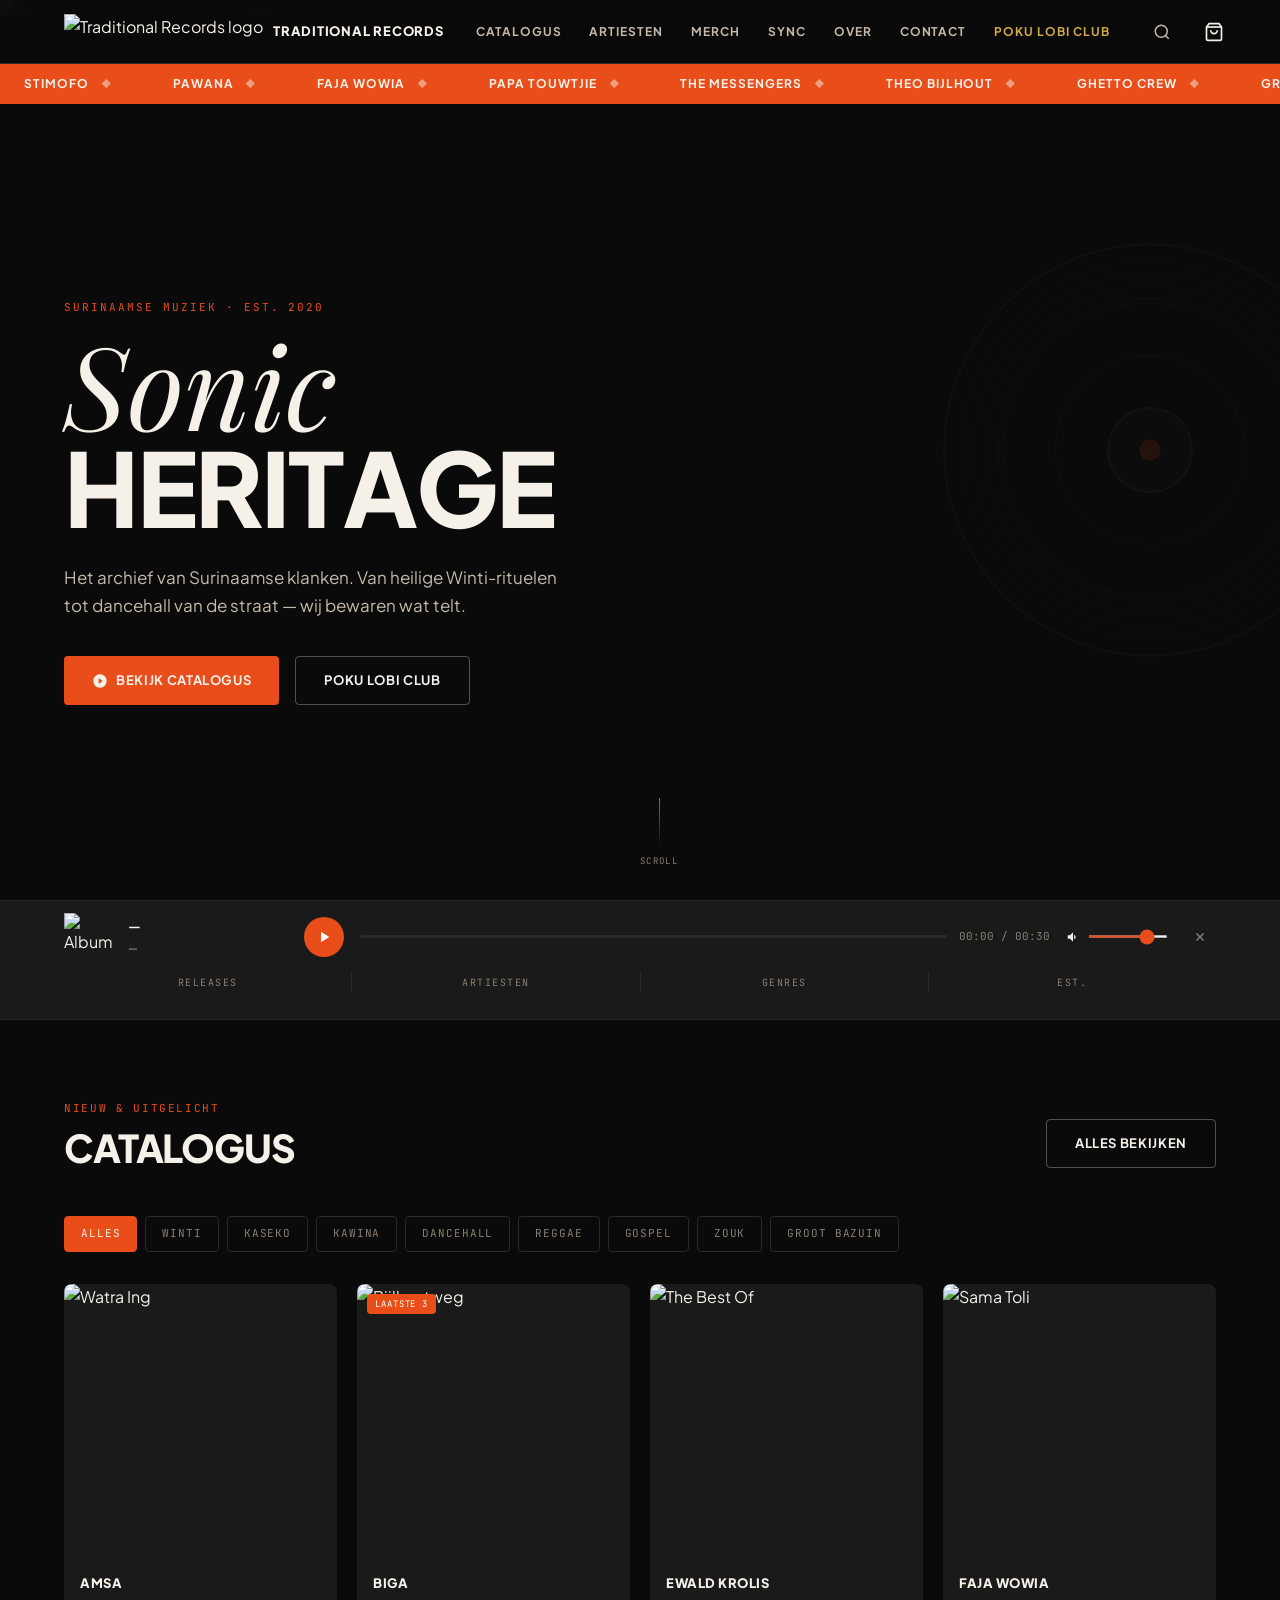
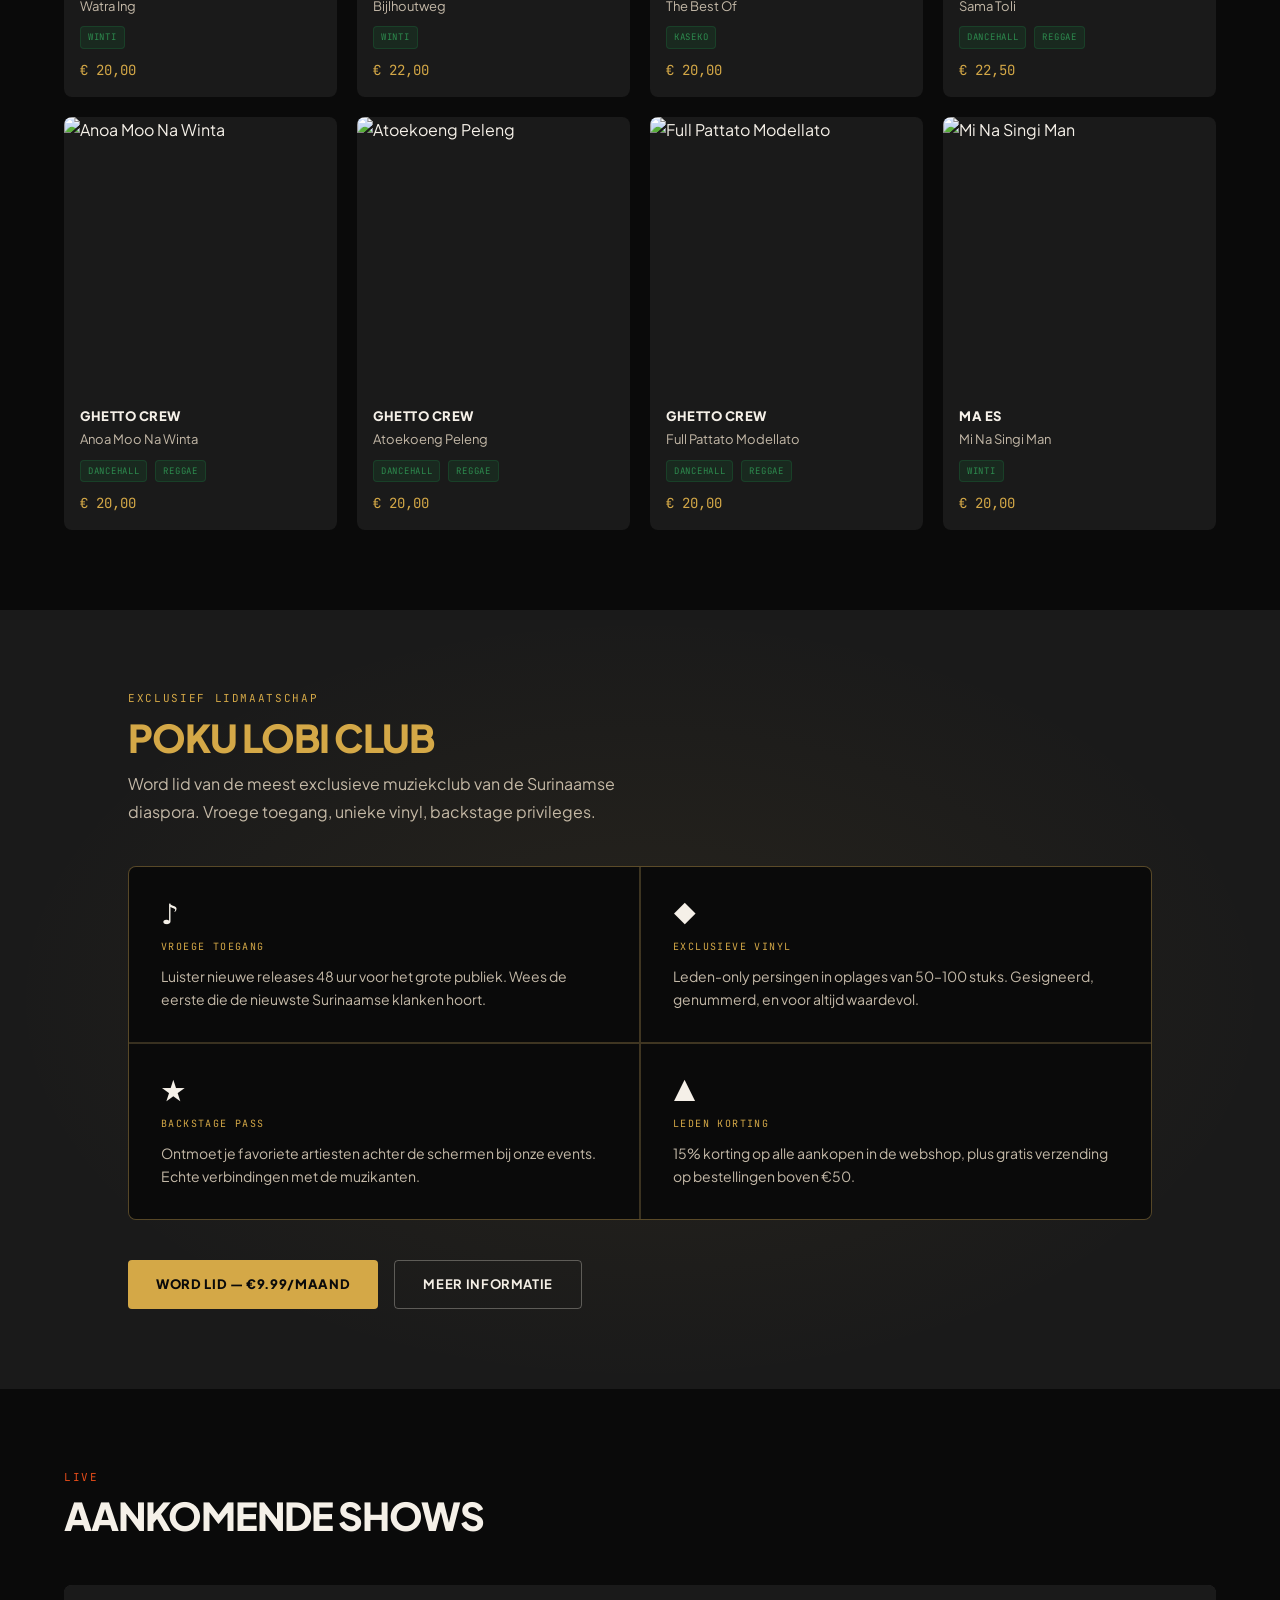
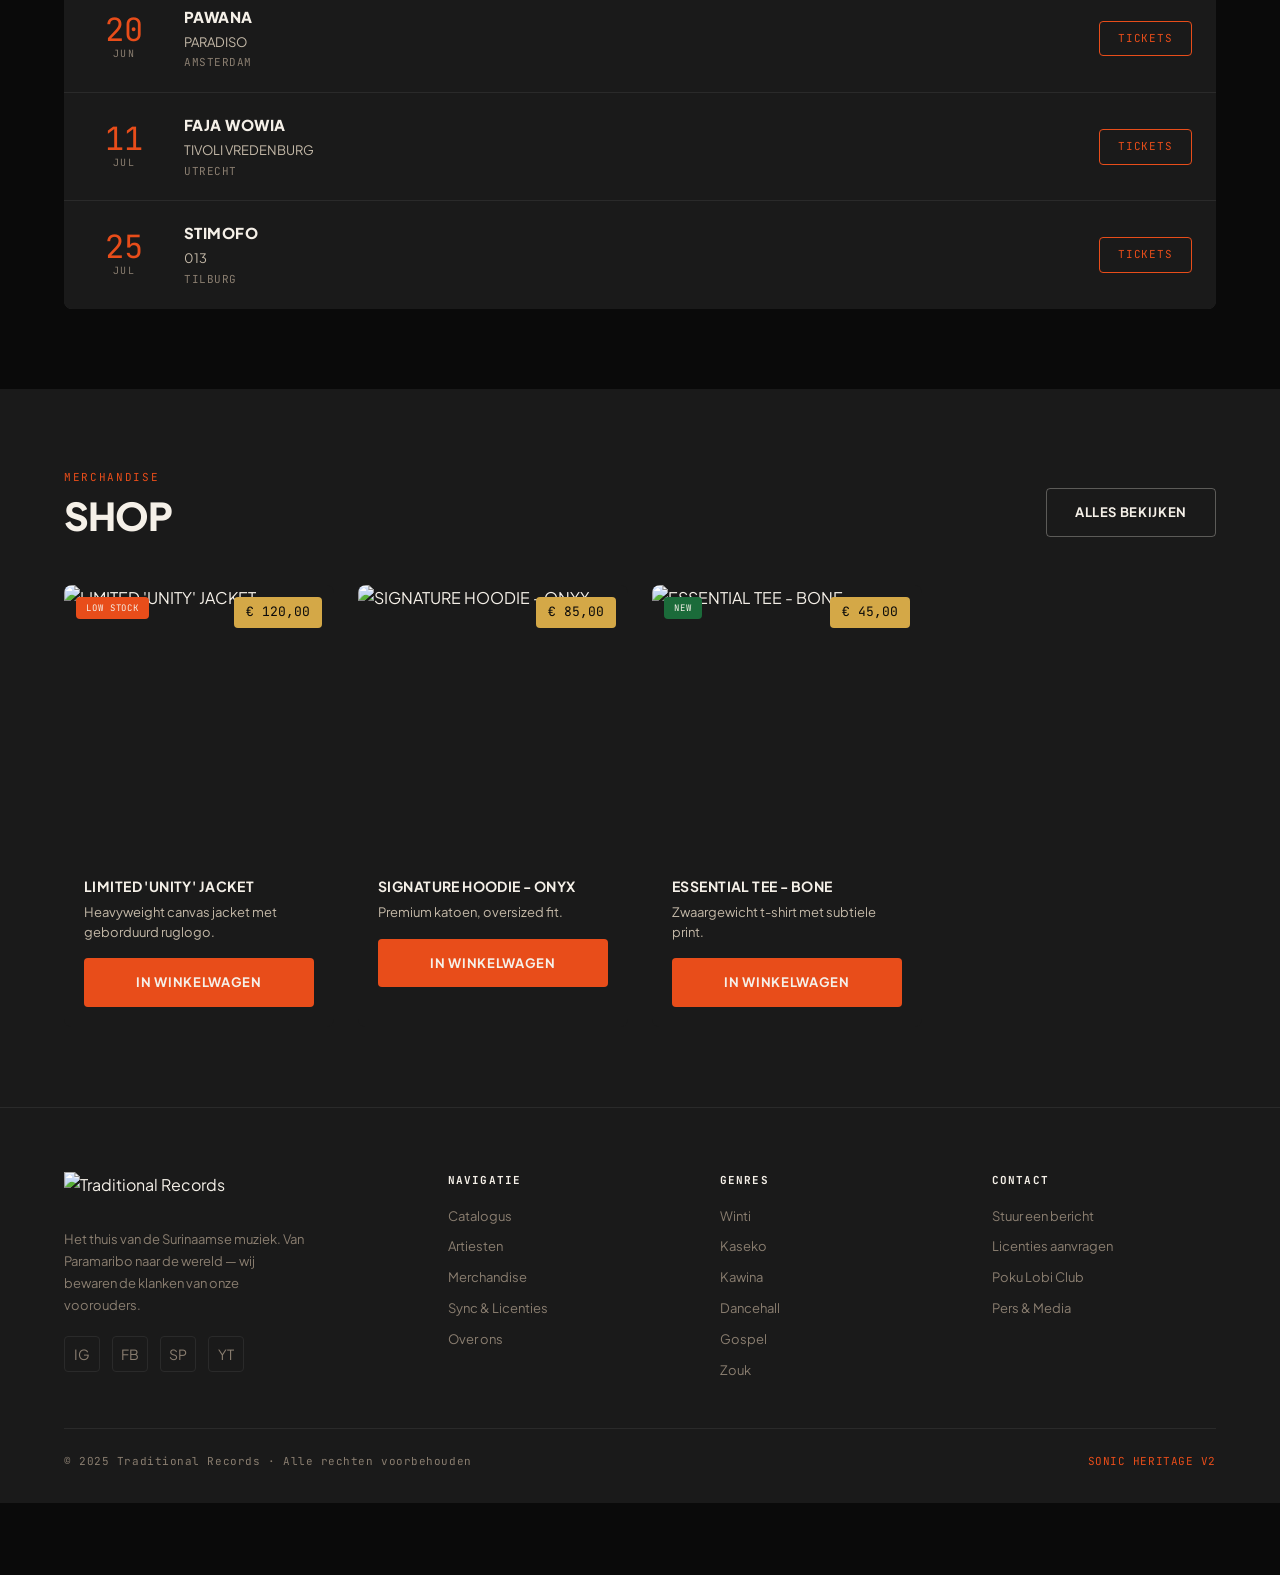
==== index.html @ 91d55477 "feat: initial release — Sonic Heritage v2" ====
<!DOCTYPE html>
<html lang="nl">
<head>
  <meta charset="UTF-8">
  <meta name="viewport" content="width=device-width, initial-scale=1.0">
  <title>Traditional Records — Sonic Heritage</title>
  <meta name="description" content="Traditional Records — Het thuis van Surinaamse muziek. WINTI · KASEKO · KAWINA · DANCEHALL · GOSPEL · ZOUK · GROOT BAZUIN">
  <link rel="preconnect" href="https://fonts.googleapis.com">
  <link rel="preconnect" href="https://fonts.gstatic.com" crossorigin>
  <link href="https://fonts.googleapis.com/css2?family=Playfair+Display:ital@1&family=Plus+Jakarta+Sans:wght@400;500;700;800&family=JetBrains+Mono&display=swap" rel="stylesheet">
  <link rel="stylesheet" href="style.css">
</head>
<body class="page-home">

<!-- ═══ NAVBAR ═══ -->
<nav class="navbar" role="navigation" aria-label="Hoofdnavigatie">
  <a href="index.html" class="nav-logo" aria-label="Traditional Records home">
    <img src="../lols-main/lols-main/logo.png" alt="Traditional Records logo">
    <span>Traditional Records</span>
  </a>
  <div class="nav-links">
    <a href="releases.html">Catalogus</a>
    <a href="artiesten.html">Artiesten</a>
    <a href="merch.html">Merch</a>
    <a href="sync.html">Sync</a>
    <a href="over.html">Over</a>
    <a href="contact.html">Contact</a>
    <a href="poku-lobi-club.html" class="poku-link">Poku Lobi Club</a>
  </div>
  <div class="nav-actions">
    <button class="btn-search" id="searchBtn" aria-label="Zoeken">
      <svg width="18" height="18" viewBox="0 0 24 24" fill="none" stroke="currentColor" stroke-width="2"><circle cx="11" cy="11" r="8"/><path d="m21 21-4.35-4.35"/></svg>
    </button>
    <button class="btn-cart" id="cartBtn" aria-label="Winkelwagen">
      <svg width="20" height="20" viewBox="0 0 24 24" fill="none" stroke="currentColor" stroke-width="2"><path d="M6 2 3 6v14a2 2 0 0 0 2 2h14a2 2 0 0 0 2-2V6l-3-4z"/><line x1="3" y1="6" x2="21" y2="6"/><path d="M16 10a4 4 0 0 1-8 0"/></svg>
      <span class="cart-badge" id="cartBadge" style="display:none">0</span>
    </button>
    <button class="hamburger" id="hamburger" aria-label="Menu" aria-expanded="false">
      <span></span><span></span><span></span>
    </button>
  </div>
</nav>

<!-- ═══ MOBILE NAV ═══ -->
<div class="mobile-nav" id="mobileNav" role="dialog" aria-modal="true" aria-label="Mobiel menu">
  <button class="mobile-nav-close" id="mobileNavClose" aria-label="Sluit menu">✕</button>
  <a href="index.html" class="active">Home</a>
  <a href="releases.html">Catalogus</a>
  <a href="artiesten.html">Artiesten</a>
  <a href="merch.html">Merch</a>
  <a href="sync.html">Sync</a>
  <a href="over.html">Over</a>
  <a href="contact.html">Contact</a>
  <a href="poku-lobi-club.html" class="poku-link">Poku Lobi Club</a>
</div>

<!-- ═══ TICKER ═══ -->
<div class="ticker-bar" aria-hidden="true">
  <div class="ticker-track" id="tickerTrack"></div>
</div>

<!-- ═══ HERO ═══ -->
<section class="hero" aria-labelledby="heroText">
  <div class="hero-bg">
    <img src="../lols-main/lols-main/first.jpg" alt="Traditional Records — Sonic Heritage" fetchpriority="high">
  </div>
  <div class="hero-content">
    <div class="hero-eyebrow">Surinaamse Muziek · Est. 2020</div>
    <div class="hero-wordmark">
      <span class="hero-sonic">Sonic</span>
      <span class="hero-heritage" id="heroText">HERITAGE</span>
    </div>
    <p class="hero-sub">Het archief van Surinaamse klanken. Van heilige Winti-rituelen tot dancehall van de straat — wij bewaren wat telt.</p>
    <div class="hero-ctas">
      <a href="releases.html" class="btn-primary">
        <svg width="16" height="16" viewBox="0 0 24 24" fill="currentColor"><path d="M12 2C6.48 2 2 6.48 2 12s4.48 10 10 10 10-4.48 10-10S17.52 2 12 2zm-2 14.5v-9l6 4.5-6 4.5z"/></svg>
        Bekijk Catalogus
      </a>
      <a href="poku-lobi-club.html" class="btn-secondary">Poku Lobi Club</a>
    </div>
  </div>
  <!-- Decorative vinyl -->
  <svg class="hero-vinyl" viewBox="0 0 200 200" aria-hidden="true">
    <circle cx="100" cy="100" r="98" fill="#111" stroke="#333" stroke-width="1"/>
    <circle cx="100" cy="100" r="70" fill="#0a0a0a" stroke="#222" stroke-width="1"/>
    <circle cx="100" cy="100" r="45" fill="#111" stroke="#333" stroke-width="0.5"/>
    <circle cx="100" cy="100" r="20" fill="#1a1a1a" stroke="#444" stroke-width="1"/>
    <circle cx="100" cy="100" r="5" fill="#E84D1A"/>
    <circle cx="100" cy="100" r="72" fill="none" stroke="#1a1a1a" stroke-width="1.5"/>
    <circle cx="100" cy="100" r="78" fill="none" stroke="#1a1a1a" stroke-width="1"/>
    <circle cx="100" cy="100" r="84" fill="none" stroke="#1a1a1a" stroke-width="0.8"/>
    <circle cx="100" cy="100" r="90" fill="none" stroke="#1a1a1a" stroke-width="0.5"/>
  </svg>
  <div class="hero-scroll-hint" aria-hidden="true">
    <div class="scroll-line"></div>
    <span class="scroll-label">Scroll</span>
  </div>
</section>

<!-- ═══ STATS BAR ═══ -->
<div class="stats-bar reveal" role="region" aria-label="Statistieken">
  <div class="stat-item">
    <span class="stat-number" data-target="26" data-suffix="+">26+</span>
    <span class="stat-label">Releases</span>
  </div>
  <div class="stat-item">
    <span class="stat-number" data-target="12" data-suffix="">12</span>
    <span class="stat-label">Artiesten</span>
  </div>
  <div class="stat-item">
    <span class="stat-number" data-target="7" data-suffix="">7</span>
    <span class="stat-label">Genres</span>
  </div>
  <div class="stat-item">
    <span class="stat-number" data-target="2020" data-suffix="">2020</span>
    <span class="stat-label">Est.</span>
  </div>
</div>

<!-- ═══ RELEASES SECTION ═══ -->
<section class="section" aria-labelledby="releasesHeading">
  <div class="page-wrapper">
    <div class="section-header">
      <div class="section-header-left">
        <div class="section-label">Nieuw & Uitgelicht</div>
        <h2 class="section-title" id="releasesHeading">Catalogus</h2>
      </div>
      <a href="releases.html" class="btn-secondary">Alles bekijken</a>
    </div>
    <!-- Genre filter bar (homepage preview) -->
    <div class="filter-bar" id="filterBar" role="group" aria-label="Filter op genre">
      <button class="filter-btn active" data-genre="ALLES">Alles</button>
      <button class="filter-btn" data-genre="WINTI">Winti</button>
      <button class="filter-btn" data-genre="KASEKO">Kaseko</button>
      <button class="filter-btn" data-genre="KAWINA">Kawina</button>
      <button class="filter-btn" data-genre="DANCEHALL">Dancehall</button>
      <button class="filter-btn" data-genre="REGGAE">Reggae</button>
      <button class="filter-btn" data-genre="GOSPEL">Gospel</button>
      <button class="filter-btn" data-genre="ZOUK">Zouk</button>
      <button class="filter-btn" data-genre="GROOT BAZUIN">Groot Bazuin</button>
    </div>
    <div class="releases-grid" id="releasesGrid" role="list"></div>
  </div>
</section>

<!-- ═══ POKU LOBI CLUB ═══ -->
<section class="poku-section" aria-labelledby="pokuHeading">
  <div class="page-wrapper">
    <div class="section-label">Exclusief lidmaatschap</div>
    <h2 class="section-title" id="pokuHeading">Poku Lobi Club</h2>
    <p style="color:var(--heritage-sand);font-size:16px;max-width:560px;margin-top:12px;line-height:1.75;">
      Word lid van de meest exclusieve muziekclub van de Surinaamse diaspora. Vroege toegang, unieke vinyl, backstage privileges.
    </p>
    <div class="bento-grid reveal">
      <div class="bento-cell">
        <div class="bento-icon">♪</div>
        <div class="bento-cell-title">Vroege Toegang</div>
        <div class="bento-cell-body">Luister nieuwe releases 48 uur voor het grote publiek. Wees de eerste die de nieuwste Surinaamse klanken hoort.</div>
      </div>
      <div class="bento-cell">
        <div class="bento-icon">◆</div>
        <div class="bento-cell-title">Exclusieve Vinyl</div>
        <div class="bento-cell-body">Leden-only persingen in oplages van 50–100 stuks. Gesigneerd, genummerd, en voor altijd waardevol.</div>
      </div>
      <div class="bento-cell">
        <div class="bento-icon">★</div>
        <div class="bento-cell-title">Backstage Pass</div>
        <div class="bento-cell-body">Ontmoet je favoriete artiesten achter de schermen bij onze events. Echte verbindingen met de muzikanten.</div>
      </div>
      <div class="bento-cell">
        <div class="bento-icon">▲</div>
        <div class="bento-cell-title">Leden Korting</div>
        <div class="bento-cell-body">15% korting op alle aankopen in de webshop, plus gratis verzending op bestellingen boven €50.</div>
      </div>
    </div>
    <div class="poku-cta">
      <a href="poku-lobi-club.html" class="btn-gold">Word Lid — €9.99/maand</a>
      <a href="poku-lobi-club.html" class="btn-secondary">Meer informatie</a>
    </div>
  </div>
</section>

<!-- ═══ EVENTS ═══ -->
<section class="section" aria-labelledby="eventsHeading">
  <div class="page-wrapper">
    <div class="section-header">
      <div class="section-header-left">
        <div class="section-label">Live</div>
        <h2 class="section-title" id="eventsHeading">Aankomende Shows</h2>
      </div>
    </div>
    <div class="events-list" id="eventsList" role="list"></div>
  </div>
</section>

<!-- ═══ MERCH PREVIEW ═══ -->
<section class="section" style="background:var(--heritage-charcoal);padding:80px 0;" aria-labelledby="merchHeading">
  <div class="page-wrapper">
    <div class="section-header">
      <div class="section-header-left">
        <div class="section-label">Merchandise</div>
        <h2 class="section-title" id="merchHeading">Shop</h2>
      </div>
      <a href="merch.html" class="btn-secondary">Alles bekijken</a>
    </div>
    <div class="merch-grid" id="merchPreviewGrid" role="list"></div>
  </div>
</section>

<!-- ═══ FOOTER ═══ -->
<footer class="footer" role="contentinfo">
  <div class="footer-grid">
    <div class="footer-brand">
      <img src="../lols-main/lols-main/logo.png" alt="Traditional Records">
      <p>Het thuis van de Surinaamse muziek. Van Paramaribo naar de wereld — wij bewaren de klanken van onze voorouders.</p>
      <div class="footer-social">
        <a href="#" aria-label="Instagram">IG</a>
        <a href="#" aria-label="Facebook">FB</a>
        <a href="#" aria-label="Spotify">SP</a>
        <a href="#" aria-label="YouTube">YT</a>
      </div>
    </div>
    <div>
      <div class="footer-col-title">Navigatie</div>
      <nav class="footer-links" aria-label="Footer navigatie">
        <a href="releases.html">Catalogus</a>
        <a href="artiesten.html">Artiesten</a>
        <a href="merch.html">Merchandise</a>
        <a href="sync.html">Sync & Licenties</a>
        <a href="over.html">Over ons</a>
      </nav>
    </div>
    <div>
      <div class="footer-col-title">Genres</div>
      <nav class="footer-links" aria-label="Genre navigatie">
        <a href="releases.html">Winti</a>
        <a href="releases.html">Kaseko</a>
        <a href="releases.html">Kawina</a>
        <a href="releases.html">Dancehall</a>
        <a href="releases.html">Gospel</a>
        <a href="releases.html">Zouk</a>
      </nav>
    </div>
    <div>
      <div class="footer-col-title">Contact</div>
      <div class="footer-links">
        <a href="contact.html">Stuur een bericht</a>
        <a href="sync.html">Licenties aanvragen</a>
        <a href="poku-lobi-club.html">Poku Lobi Club</a>
        <a href="contact.html">Pers & Media</a>
      </div>
    </div>
  </div>
  <div class="footer-bottom">
    <span class="footer-copy">© 2025 Traditional Records · Alle rechten voorbehouden</span>
    <span class="footer-copy" style="color:var(--heritage-ember);">SONIC HERITAGE V2</span>
  </div>
</footer>

<!-- ═══ PRODUCT MODAL ═══ -->
<div class="modal-overlay" id="productModal" role="dialog" aria-modal="true" aria-labelledby="modalAlbum">
  <div class="modal">
    <div class="modal-header">
      <span class="modal-title">Release Details</span>
      <button class="modal-close" id="modalClose" aria-label="Sluit modal">✕</button>
    </div>
    <div class="modal-body">
      <img class="modal-art" id="modalArt" src="" alt="">
      <div class="modal-genres" id="modalGenres"></div>
      <div class="modal-artist" id="modalArtist"></div>
      <div class="modal-album" id="modalAlbum"></div>
      <div class="modal-desc" id="modalDesc"></div>
      <div class="modal-price" id="modalPrice"></div>
      <div class="modal-scarcity" id="modalScarcity"></div>
    </div>
    <div class="modal-footer">
      <button class="btn-secondary" id="modalPlayBtn">
        <svg width="14" height="14" viewBox="0 0 24 24" fill="currentColor"><path d="M8 5v14l11-7z"/></svg>
        Preview
      </button>
      <button class="btn-primary" id="modalAddBtn">In winkelwagen</button>
    </div>
  </div>
</div>

<!-- ═══ CART MODAL ═══ -->
<div id="cartOverlayBg" class="cart-overlay-bg" aria-hidden="true"></div>
<aside class="cart-modal" id="cartModal" role="dialog" aria-modal="true" aria-label="Winkelwagen">
  <div class="cart-header">
    <span class="cart-header-title">Winkelwagen</span>
    <button class="cart-close" id="cartClose" aria-label="Sluit winkelwagen">✕</button>
  </div>
  <div class="cart-items" id="cartItems">
    <div class="cart-empty"><div class="cart-empty-icon">♪</div><p>Je winkelwagen is leeg</p></div>
  </div>
  <div class="cart-footer">
    <div class="cart-total">
      <span>Totaal</span>
      <span class="cart-total-amount" id="cartTotal">€ 0,00</span>
    </div>
    <button class="btn-primary w-full">Afrekenen</button>
  </div>
</aside>

<!-- ═══ SEARCH OVERLAY ═══ -->
<div class="search-overlay" id="searchOverlay" role="dialog" aria-modal="true" aria-label="Zoeken">
  <div class="search-input-wrap">
    <span class="search-icon">
      <svg width="24" height="24" viewBox="0 0 24 24" fill="none" stroke="currentColor" stroke-width="2"><circle cx="11" cy="11" r="8"/><path d="m21 21-4.35-4.35"/></svg>
    </span>
    <input class="search-field" id="searchField" type="search" placeholder="Zoek artiest, album, genre…" autocomplete="off" aria-label="Zoekterm">
    <button class="search-close-btn" id="searchCloseBtn" aria-label="Sluit zoeken">✕</button>
  </div>
  <p class="search-label">Zoek door de catalogus</p>
  <div class="search-results" id="searchResults" role="list"></div>
</div>

<!-- ═══ AUDIO BAR ═══ -->
<div class="audio-bar hidden" id="audioBar" role="region" aria-label="Audio speler">
  <img class="audio-art" id="audioArt" src="" alt="Album art">
  <div class="audio-info">
    <div class="audio-track" id="audioTrack">—</div>
    <div class="audio-artist" id="audioArtist">—</div>
  </div>
  <div class="audio-controls">
    <button class="audio-btn play" id="audioPlayBtn" aria-label="Afspelen/Pauzeren">
      <svg width="18" height="18" viewBox="0 0 24 24" fill="currentColor"><path d="M8 5v14l11-7z"/></svg>
    </button>
  </div>
  <div class="audio-progress">
    <div class="audio-bar-track" id="audioTrackBar" role="slider" aria-label="Voortgang">
      <div class="audio-bar-fill" id="audioFill"></div>
    </div>
    <span class="audio-time" id="audioTime">00:00 / 00:30</span>
  </div>
  <div class="audio-volume">
    <svg width="14" height="14" viewBox="0 0 24 24" fill="currentColor"><path d="M3 9v6h4l5 5V4L7 9H3zm13.5 3c0-1.77-1.02-3.29-2.5-4.03v8.05c1.48-.73 2.5-2.25 2.5-4.02z"/></svg>
    <input class="volume-slider" id="volumeSlider" type="range" min="0" max="1" step="0.05" aria-label="Volume">
  </div>
  <button class="audio-btn audio-close" id="audioClose" aria-label="Sluit speler">
    <svg width="14" height="14" viewBox="0 0 24 24" fill="none" stroke="currentColor" stroke-width="2.5"><line x1="18" y1="6" x2="6" y2="18"/><line x1="6" y1="6" x2="18" y2="18"/></svg>
  </button>
</div>

<script src="script.js" defer></script>
</body>
</html>
---- style.css ----
@import url('https://fonts.googleapis.com/css2?family=Playfair+Display:ital@1&family=Plus+Jakarta+Sans:wght@400;500;700;800&family=JetBrains+Mono&display=swap');

@layer reset, tokens, base, components, utilities;

@layer reset {
  *, *::before, *::after { box-sizing: border-box; margin: 0; padding: 0; }
  img { display: block; max-width: 100%; }
  a { color: inherit; text-decoration: none; }
  button { cursor: pointer; border: none; background: none; font: inherit; }
  ul, ol { list-style: none; }
  input, select, textarea { font: inherit; }
}

@layer tokens {
  :root {
    --heritage-black: #0A0A0A;
    --heritage-charcoal: #1A1A1A;
    --heritage-smoke: #2A2A2A;
    --heritage-ember: #E84D1A;
    --heritage-flame: #FF6B35;
    --heritage-gold: #D4A847;
    --heritage-palm: #1B6B3A;
    --heritage-leaf: #2D8B4E;
    --heritage-bone: #F5F0E8;
    --heritage-sand: #C4B9A8;
    --heritage-dust: #8A7E70;
    --font-display: 'Playfair Display', Georgia, serif;
    --font-body: 'Plus Jakarta Sans', system-ui, sans-serif;
    --font-mono: 'JetBrains Mono', monospace;
    --nav-h: 64px;
    --ticker-h: 40px;
    --audio-bar-h: 72px;
    --radius-none: 0px;
    --radius-sm: 4px;
    --radius-md: 8px;
    --radius-lg: 16px;
    --radius-full: 9999px;
    --font-serif: 'Playfair Display', Georgia, serif;
    --ease-out-expo: cubic-bezier(0.16, 1, 0.3, 1);
    --ease-spring: cubic-bezier(0.34, 1.56, 0.64, 1);
    --content-max: 1440px;
    --content-pad: clamp(24px, 5vw, 96px);
  }
}

@layer base {
  html { scroll-behavior: smooth; }
  body {
    background: var(--heritage-black);
    color: var(--heritage-bone);
    font-family: var(--font-body);
    font-size: 16px;
    line-height: 1.6;
    padding-top: calc(var(--nav-h) + var(--ticker-h));
    padding-bottom: var(--audio-bar-h);
    overflow-x: hidden;
  }
  h1, h2, h3, h4 {
    font-family: var(--font-body);
    font-weight: 800;
    letter-spacing: -0.03em;
    text-transform: uppercase;
    color: var(--heritage-bone);
    line-height: 1.1;
  }
  h1 { font-size: clamp(2.5rem, 5vw, 5rem); }
  h2 { font-size: clamp(1.75rem, 3vw, 3rem); }
  h3 { font-size: clamp(1.25rem, 2vw, 1.75rem); }
}

@layer components {
  /* ─── NAV ─── */
  .navbar {
    position: fixed;
    top: 0; left: 0; right: 0;
    height: var(--nav-h);
    z-index: 1000;
    background: rgba(10,10,10,0.88);
    backdrop-filter: blur(14px) saturate(180%);
    -webkit-backdrop-filter: blur(14px) saturate(180%);
    border-bottom: 1px solid var(--heritage-smoke);
    display: flex;
    align-items: center;
    padding: 0 var(--content-pad);
    gap: 32px;
  }
  .nav-logo { display: flex; align-items: center; gap: 10px; flex-shrink: 0; }
  .nav-logo img { height: 36px; width: auto; }
  .nav-logo span { font-family: var(--font-body); font-weight: 800; font-size: 13px; letter-spacing: 0.06em; text-transform: uppercase; color: var(--heritage-bone); white-space: nowrap; }
  .nav-links { display: flex; align-items: center; gap: 28px; margin-left: auto; }
  .nav-links a { font-size: 12px; font-weight: 700; letter-spacing: 0.08em; text-transform: uppercase; color: var(--heritage-sand); transition: color 200ms; position: relative; white-space: nowrap; }
  .nav-links a::after { content: ''; position: absolute; bottom: -4px; left: 0; width: 0; height: 2px; background: var(--heritage-ember); transition: width 200ms var(--ease-out-expo); }
  .nav-links a:hover { color: var(--heritage-bone); }
  .nav-links a:hover::after, .nav-links a.active::after { width: 100%; }
  .nav-links a.active { color: var(--heritage-ember); }
  .nav-links a.poku-link { color: var(--heritage-gold); animation: shimmer 3s ease-in-out infinite; }
  @keyframes shimmer { 0%,100%{opacity:1} 50%{opacity:0.7} }
  .nav-actions { display: flex; align-items: center; gap: 12px; flex-shrink: 0; }
  .btn-cart { position: relative; width: 40px; height: 40px; display: flex; align-items: center; justify-content: center; color: var(--heritage-bone); transition: color 200ms; }
  .btn-cart:hover { color: var(--heritage-ember); }
  .btn-search { width: 40px; height: 40px; display: flex; align-items: center; justify-content: center; color: var(--heritage-sand); transition: color 200ms; }
  .btn-search:hover { color: var(--heritage-bone); }
  .cart-badge { position: absolute; top: 4px; right: 4px; background: var(--heritage-ember); color: #fff; font-size: 9px; font-weight: 800; width: 16px; height: 16px; border-radius: var(--radius-full); display: flex; align-items: center; justify-content: center; animation: badgePop 300ms var(--ease-spring); }
  @keyframes badgePop { 0%{transform:scale(0)} 100%{transform:scale(1)} }
  .hamburger { display: none; flex-direction: column; gap: 5px; width: 32px; padding: 4px; }
  .hamburger span { display: block; height: 2px; background: var(--heritage-bone); border-radius: 2px; transition: all 200ms; }
  .hamburger.open span:nth-child(1) { transform: translateY(7px) rotate(45deg); }
  .hamburger.open span:nth-child(2) { opacity: 0; }
  .hamburger.open span:nth-child(3) { transform: translateY(-7px) rotate(-45deg); }
  .mobile-nav { display: none; position: fixed; inset: 0; background: var(--heritage-black); z-index: 999; flex-direction: column; align-items: center; justify-content: center; gap: 32px; }
  .mobile-nav.open { display: flex; }
  .mobile-nav a { font-size: 1.5rem; font-weight: 800; letter-spacing: 0.04em; text-transform: uppercase; color: var(--heritage-bone); transition: color 200ms; }
  .mobile-nav a:hover { color: var(--heritage-ember); }
  .mobile-nav a.poku-link { color: var(--heritage-gold); }
  .mobile-nav a.active { color: var(--heritage-ember); }
  .mobile-nav-close { position: absolute; top: 24px; right: 24px; font-size: 1.5rem; color: var(--heritage-bone); background: none; border: none; cursor: pointer; width: 40px; height: 40px; display: flex; align-items: center; justify-content: center; }

  /* ─── TICKER ─── */
  .ticker-bar {
    position: fixed;
    top: var(--nav-h);
    left: 0; right: 0;
    height: var(--ticker-h);
    z-index: 999;
    background: var(--heritage-ember);
    overflow: hidden;
    display: flex;
    align-items: center;
  }
  .ticker-track {
    display: flex;
    gap: 0;
    white-space: nowrap;
    animation: tickerScroll 45s linear infinite;
  }
  .ticker-item {
    display: flex; align-items: center; gap: 0;
    font-family: var(--font-body);
    font-size: 12px; font-weight: 700;
    letter-spacing: 0.08em; text-transform: uppercase; color: var(--heritage-bone);
    padding: 0 24px;
  }
  .ticker-dot { color: rgba(245,240,232,0.5); margin: 0 12px; }
  .ticker-bar:hover .ticker-track { animation-play-state: paused; }
  @keyframes tickerScroll { 0%{transform:translateX(0)} 100%{transform:translateX(-50%)} }

  /* ─── BUTTONS ─── */
  .btn-primary {
    display: inline-flex; align-items: center; justify-content: center; gap: 8px;
    background: var(--heritage-ember); color: var(--heritage-bone);
    font-family: var(--font-body); font-size: 13px; font-weight: 700;
    letter-spacing: 0.05em; text-transform: uppercase;
    padding: 14px 28px; border-radius: var(--radius-sm);
    transition: background 200ms, transform 200ms, box-shadow 200ms;
    border: none; cursor: pointer;
  }
  .btn-primary:hover { background: var(--heritage-flame); transform: scale(1.02); box-shadow: 0 4px 24px rgba(232,77,26,0.4); }
  .btn-primary:active { transform: scale(0.98); }
  .btn-secondary {
    display: inline-flex; align-items: center; justify-content: center; gap: 8px;
    background: transparent; color: var(--heritage-bone);
    font-family: var(--font-body); font-size: 13px; font-weight: 700;
    letter-spacing: 0.05em; text-transform: uppercase;
    padding: 13px 28px; border-radius: var(--radius-sm);
    border: 1px solid rgba(245,240,232,0.3);
    transition: border-color 200ms, color 200ms; cursor: pointer;
  }
  .btn-secondary:hover { border-color: var(--heritage-ember); color: var(--heritage-ember); }
  .btn-gold {
    display: inline-flex; align-items: center; justify-content: center; gap: 8px;
    background: var(--heritage-gold); color: var(--heritage-black);
    font-family: var(--font-body); font-size: 13px; font-weight: 800;
    letter-spacing: 0.05em; text-transform: uppercase;
    padding: 14px 28px; border-radius: var(--radius-sm);
    transition: filter 200ms, transform 200ms; cursor: pointer; border: none;
  }
  .btn-gold:hover { filter: brightness(1.1); transform: scale(1.02); }

  /* ─── LAYOUT ─── */
  .page-wrapper { max-width: var(--content-max); margin: 0 auto; padding: 0 var(--content-pad); }
  .section { padding: 80px 0; }
  .section-header { margin-bottom: 48px; display: flex; align-items: flex-end; justify-content: space-between; flex-wrap: wrap; gap: 16px; }
  .section-header-left {}
  .section-label { font-family: var(--font-mono); font-size: 11px; font-weight: 400; letter-spacing: 0.15em; text-transform: uppercase; color: var(--heritage-ember); margin-bottom: 10px; }
  .section-title { font-size: clamp(1.75rem, 3vw, 2.5rem); font-weight: 800; letter-spacing: -0.03em; text-transform: uppercase; color: var(--heritage-bone); line-height: 1.05; }

  /* ─── HERO ─── */
  .hero {
    position: relative; height: 100svh; min-height: 620px;
    display: flex; align-items: center; overflow: hidden;
    margin-top: calc(-1 * (var(--nav-h) + var(--ticker-h)));
    padding-top: calc(var(--nav-h) + var(--ticker-h));
  }
  .hero-bg { position: absolute; inset: 0; z-index: 0; }
  .hero-bg img { width: 100%; height: 100%; object-fit: cover; object-position: center top; }
  .hero-bg::after { content: ''; position: absolute; inset: 0; background: linear-gradient(135deg, rgba(10,10,10,0.75) 0%, rgba(10,10,10,0.4) 50%, rgba(10,10,10,0.6) 100%); }
  .hero-bg::before { content: ''; position: absolute; inset: 0; background: linear-gradient(to top, var(--heritage-black) 0%, transparent 40%); z-index: 1; }
  .hero-content { position: relative; z-index: 2; padding: 0 var(--content-pad); max-width: var(--content-max); width: 100%; }
  .hero-eyebrow { font-family: var(--font-mono); font-size: 11px; letter-spacing: 0.18em; text-transform: uppercase; color: var(--heritage-ember); margin-bottom: 16px; opacity: 0; animation: fadeInUp 600ms var(--ease-out-expo) 200ms forwards; }
  .hero-wordmark { margin-bottom: 24px; }
  .hero-sonic { display: block; font-family: var(--font-display); font-style: italic; font-size: clamp(3.5rem, 9vw, 8rem); color: var(--heritage-bone); opacity: 0; transform: translateX(-40px); animation: slideInLeft 800ms var(--ease-out-expo) 300ms forwards; line-height: 0.9; }
  .hero-heritage { display: block; font-family: var(--font-body); font-weight: 800; font-size: clamp(2.8rem, 8vw, 7.5rem); color: var(--heritage-bone); letter-spacing: -0.02em; text-transform: uppercase; line-height: 1; }
  .hero-heritage .letter { display: inline-block; opacity: 0; transform: translateY(40px); animation: letterReveal 400ms var(--ease-out-expo) forwards; }
  .hero-sub { font-size: 17px; color: var(--heritage-sand); max-width: 500px; margin-bottom: 36px; opacity: 0; animation: fadeInUp 600ms var(--ease-out-expo) 1200ms forwards; line-height: 1.7; }
  .hero-ctas { display: flex; gap: 16px; flex-wrap: wrap; opacity: 0; animation: fadeInUp 600ms var(--ease-out-expo) 1400ms forwards; }
  @keyframes slideInLeft { to { opacity: 1; transform: translateX(0); } }
  @keyframes letterReveal { to { opacity: 1; transform: translateY(0); } }
  @keyframes fadeInUp { from { opacity: 0; transform: translateY(20px); } to { opacity: 1; transform: translateY(0); } }
  .hero-vinyl { position: absolute; right: -80px; top: 50%; transform: translateY(-50%); width: 420px; height: 420px; opacity: 0.12; animation: spinVinyl 20s linear infinite; pointer-events: none; }
  @keyframes spinVinyl { to { transform: translateY(-50%) rotate(360deg); } }
  .hero-scroll-hint { position: absolute; bottom: 32px; left: 50%; transform: translateX(-50%); z-index: 2; display: flex; flex-direction: column; align-items: center; gap: 8px; opacity: 0; animation: fadeInUp 600ms var(--ease-out-expo) 2000ms forwards; }
  .scroll-line { width: 1px; height: 48px; background: linear-gradient(to bottom, var(--heritage-ember), transparent); animation: scrollLine 2s ease-in-out infinite; }
  @keyframes scrollLine { 0%,100%{opacity:0.4;transform:scaleY(1)} 50%{opacity:1;transform:scaleY(1.2)} }
  .scroll-label { font-family: var(--font-mono); font-size: 9px; letter-spacing: 0.15em; text-transform: uppercase; color: var(--heritage-dust); }

  /* ─── STATS BAR ─── */
  .stats-bar { background: var(--heritage-charcoal); border-top: 1px solid var(--heritage-smoke); border-bottom: 1px solid var(--heritage-smoke); padding: 28px var(--content-pad); display: flex; }
  .stat-item { flex: 1; text-align: center; padding: 0 24px; border-right: 1px solid var(--heritage-smoke); }
  .stat-item:last-child { border-right: none; }
  .stat-number { font-family: var(--font-mono); font-size: clamp(1.5rem, 3vw, 2.5rem); font-weight: 400; color: var(--heritage-ember); display: block; line-height: 1.1; }
  .stat-label { font-family: var(--font-mono); font-size: 10px; letter-spacing: 0.15em; text-transform: uppercase; color: var(--heritage-dust); margin-top: 4px; display: block; }

  /* ─── RELEASE CARDS ─── */
  .releases-grid { display: grid; grid-template-columns: repeat(auto-fill, minmax(220px, 1fr)); gap: 20px; }
  .release-card { background: var(--heritage-charcoal); border-radius: var(--radius-md); overflow: hidden; cursor: pointer; transition: transform 400ms cubic-bezier(0.4,0,0.2,1), box-shadow 400ms; }
  .release-card:hover { transform: translateY(-6px); box-shadow: 0 12px 40px rgba(0,0,0,0.5); }
  .card-artwork { position: relative; aspect-ratio: 1/1; overflow: hidden; }
  .card-artwork img { width: 100%; height: 100%; object-fit: cover; transition: transform 500ms cubic-bezier(0.4,0,0.2,1); }
  .release-card:hover .card-artwork img { transform: scale(1.05); }
  .card-overlay { position: absolute; inset: 0; background: linear-gradient(to top, rgba(10,10,10,0.85) 0%, transparent 55%); opacity: 0; transition: opacity 400ms; }
  .release-card:hover .card-overlay { opacity: 1; }
  .card-play-btn { position: absolute; top: 50%; left: 50%; transform: translate(-50%,-50%) scale(0.7); width: 56px; height: 56px; border-radius: var(--radius-full); background: var(--heritage-ember); display: flex; align-items: center; justify-content: center; opacity: 0; transition: all 350ms var(--ease-spring); color: #fff; }
  .card-play-btn svg { margin-left: 3px; }
  .release-card:hover .card-play-btn { opacity: 1; transform: translate(-50%,-50%) scale(1); }
  .card-play-btn:hover { transform: translate(-50%,-50%) scale(1.12) !important; background: var(--heritage-flame) !important; }
  .card-scarcity { position: absolute; top: 10px; left: 10px; font-family: var(--font-mono); font-size: 9px; letter-spacing: 0.1em; text-transform: uppercase; padding: 3px 8px; border-radius: var(--radius-sm); background: var(--heritage-ember); color: #fff; font-weight: 400; }
  .card-scarcity.out { background: var(--heritage-dust); }
  .card-info { padding: 16px; }
  .card-artist { font-size: 13px; font-weight: 800; color: var(--heritage-bone); margin-bottom: 2px; text-transform: uppercase; letter-spacing: 0.04em; white-space: nowrap; overflow: hidden; text-overflow: ellipsis; }
  .card-title { font-size: 13px; color: var(--heritage-sand); margin-bottom: 10px; font-weight: 400; white-space: nowrap; overflow: hidden; text-overflow: ellipsis; }
  .card-meta { display: flex; align-items: center; gap: 8px; flex-wrap: wrap; }
  .card-price { margin-top: 10px; font-family: var(--font-mono); font-size: 14px; color: var(--heritage-gold); font-weight: 400; }
  .genre-tag { font-family: var(--font-mono); font-size: 9px; letter-spacing: 0.08em; text-transform: uppercase; padding: 3px 7px; border-radius: var(--radius-sm); background: rgba(27,107,58,0.2); color: var(--heritage-leaf); border: 1px solid rgba(27,107,58,0.35); }

  /* ─── GENRE FILTER ─── */
  .filter-bar { display: flex; gap: 8px; flex-wrap: wrap; margin-bottom: 32px; }
  .filter-btn { font-family: var(--font-mono); font-size: 11px; font-weight: 400; letter-spacing: 0.08em; text-transform: uppercase; padding: 8px 16px; border-radius: var(--radius-sm); background: transparent; color: var(--heritage-dust); border: 1px solid var(--heritage-smoke); cursor: pointer; transition: all 200ms; }
  .filter-btn:hover { color: var(--heritage-bone); border-color: rgba(245,240,232,0.3); }
  .filter-btn.active { background: var(--heritage-ember); color: var(--heritage-bone); border-color: var(--heritage-ember); }

  /* ─── MERCH CARDS ─── */
  .merch-grid { display: grid; grid-template-columns: repeat(auto-fill, minmax(260px, 1fr)); gap: 24px; }
  .merch-card { background: var(--heritage-charcoal); border-radius: var(--radius-md); overflow: hidden; transition: transform 300ms, box-shadow 300ms; }
  .merch-card:hover { transform: translateY(-4px); box-shadow: 0 8px 32px rgba(0,0,0,0.4); }
  .merch-artwork { position: relative; aspect-ratio: 1/1; overflow: hidden; }
  .merch-artwork img { width: 100%; height: 100%; object-fit: cover; transition: transform 400ms; }
  .merch-card:hover .merch-artwork img { transform: scale(1.05); }
  .merch-badge-price { position: absolute; top: 12px; right: 12px; background: var(--heritage-gold); color: var(--heritage-black); font-family: var(--font-mono); font-size: 13px; padding: 5px 12px; border-radius: var(--radius-sm); font-weight: 400; }
  .merch-badge-status { position: absolute; top: 12px; left: 12px; font-family: var(--font-mono); font-size: 9px; font-weight: 400; letter-spacing: 0.1em; text-transform: uppercase; padding: 4px 10px; border-radius: var(--radius-sm); }
  .merch-badge-status.new { background: var(--heritage-palm); color: var(--heritage-bone); }
  .merch-badge-status.low { background: var(--heritage-ember); color: var(--heritage-bone); }
  .merch-info { padding: 20px; }
  .merch-name { font-size: 14px; font-weight: 700; color: var(--heritage-bone); margin-bottom: 6px; text-transform: uppercase; letter-spacing: 0.03em; }
  .merch-desc { font-size: 13px; color: var(--heritage-sand); line-height: 1.5; }
  .merch-add-btn { width: 100%; margin-top: 16px; }

  /* ─── AUDIO BAR ─── */
  .audio-bar {
    position: fixed; bottom: 0; left: 0; right: 0;
    height: var(--audio-bar-h); z-index: 1000;
    background: var(--heritage-charcoal);
    border-top: 1px solid var(--heritage-smoke);
    backdrop-filter: blur(12px); -webkit-backdrop-filter: blur(12px);
    display: flex; align-items: center; padding: 0 var(--content-pad); gap: 16px;
    transition: transform 400ms var(--ease-out-expo);
  }
  .audio-bar.hidden { transform: translateY(100%); }
  .audio-art { width: 48px; height: 48px; object-fit: cover; flex-shrink: 0; border-radius: var(--radius-none); }
  .audio-info { min-width: 0; flex: 0 0 160px; }
  .audio-track { font-size: 13px; font-weight: 700; color: var(--heritage-bone); white-space: nowrap; overflow: hidden; text-overflow: ellipsis; }
  .audio-artist { font-size: 11px; color: var(--heritage-sand); white-space: nowrap; overflow: hidden; text-overflow: ellipsis; margin-top: 2px; }
  .audio-controls { display: flex; align-items: center; gap: 8px; }
  .audio-btn { display: flex; align-items: center; justify-content: center; color: var(--heritage-sand); transition: color 200ms; width: 32px; height: 32px; }
  .audio-btn:hover { color: var(--heritage-bone); }
  .audio-btn.play { width: 40px; height: 40px; border-radius: var(--radius-full); background: var(--heritage-ember); color: #fff; transition: background 200ms, transform 200ms; }
  .audio-btn.play:hover { background: var(--heritage-flame); transform: scale(1.07); }
  .audio-progress { flex: 1; display: flex; align-items: center; gap: 12px; }
  .audio-bar-track { flex: 1; height: 3px; background: var(--heritage-smoke); border-radius: 3px; cursor: pointer; position: relative; transition: height 150ms; }
  .audio-bar-track:hover { height: 6px; }
  .audio-bar-fill { height: 100%; background: var(--heritage-ember); border-radius: 3px; width: 0%; transition: width 100ms linear; pointer-events: none; }
  .audio-time { font-family: var(--font-mono); font-size: 11px; color: var(--heritage-dust); white-space: nowrap; min-width: 70px; text-align: right; }
  .audio-volume { display: flex; align-items: center; gap: 8px; }
  .volume-slider { width: 80px; height: 3px; cursor: pointer; accent-color: var(--heritage-ember); }
  .audio-close { color: var(--heritage-dust); transition: color 200ms; }
  .audio-close:hover { color: var(--heritage-ember); }

  /* ─── EVENTS ─── */
  .events-list { display: flex; flex-direction: column; gap: 1px; background: var(--heritage-smoke); border-radius: var(--radius-md); overflow: hidden; }
  .event-item { display: grid; grid-template-columns: 72px 1fr auto; align-items: center; gap: 24px; padding: 20px 24px; background: var(--heritage-charcoal); transition: background 200ms; }
  .event-item:hover { background: var(--heritage-smoke); }
  .event-date { text-align: center; }
  .event-day { font-family: var(--font-mono); font-size: 2rem; font-weight: 400; color: var(--heritage-ember); line-height: 1; }
  .event-month { font-family: var(--font-mono); font-size: 10px; letter-spacing: 0.12em; text-transform: uppercase; color: var(--heritage-dust); }
  .event-info-artist { font-size: 15px; font-weight: 800; color: var(--heritage-bone); text-transform: uppercase; letter-spacing: 0.03em; margin-bottom: 3px; }
  .event-info-venue { font-size: 13px; color: var(--heritage-sand); }
  .event-info-city { font-family: var(--font-mono); font-size: 11px; color: var(--heritage-dust); letter-spacing: 0.05em; text-transform: uppercase; margin-top: 2px; }
  .event-link { font-family: var(--font-mono); font-size: 11px; letter-spacing: 0.08em; text-transform: uppercase; color: var(--heritage-ember); border: 1px solid var(--heritage-ember); padding: 8px 18px; border-radius: var(--radius-sm); transition: all 200ms; white-space: nowrap; }
  .event-link:hover { background: var(--heritage-ember); color: #fff; }

  /* ─── POKU LOBI BENTO ─── */
  .poku-section { background: var(--heritage-charcoal); padding: 80px var(--content-pad); position: relative; overflow: hidden; }
  .poku-section::before { content: ''; position: absolute; inset: 0; background: radial-gradient(ellipse at 50% 50%, rgba(212,168,71,0.07) 0%, transparent 70%); pointer-events: none; }
  .poku-section .section-label { color: var(--heritage-gold); }
  .poku-section .section-title { color: var(--heritage-gold); }
  .bento-grid { display: grid; grid-template-columns: 1fr 1fr; gap: 2px; margin: 40px 0; background: rgba(212,168,71,0.15); border: 1px solid rgba(212,168,71,0.2); border-radius: var(--radius-md); overflow: hidden; }
  .bento-cell { background: var(--heritage-black); padding: 32px; transition: background 200ms; }
  .bento-cell:hover { background: rgba(212,168,71,0.04); }
  .bento-cell-title { font-family: var(--font-mono); font-size: 10px; letter-spacing: 0.14em; text-transform: uppercase; color: var(--heritage-gold); margin-bottom: 10px; }
  .bento-cell-body { font-size: 14px; color: var(--heritage-sand); line-height: 1.6; }
  .bento-icon { font-size: 1.75rem; margin-bottom: 12px; line-height: 1; }
  .poku-cta { display: flex; gap: 16px; flex-wrap: wrap; margin-top: 40px; }

  /* ─── MODAL ─── */
  .modal-overlay { position: fixed; inset: 0; background: rgba(0,0,0,0.85); z-index: 2000; display: none; align-items: center; justify-content: center; padding: 24px; }
  .modal-overlay.open { display: flex; }
  .modal { background: var(--heritage-charcoal); border: 1px solid var(--heritage-smoke); border-radius: var(--radius-md); max-width: 560px; width: 100%; max-height: 90vh; overflow-y: auto; }
  .modal-header { padding: 20px 24px; border-bottom: 1px solid var(--heritage-smoke); display: flex; align-items: center; justify-content: space-between; }
  .modal-title { font-size: 13px; font-weight: 700; text-transform: uppercase; letter-spacing: 0.06em; color: var(--heritage-dust); }
  .modal-close { color: var(--heritage-sand); transition: color 200ms; font-size: 1.3rem; line-height: 1; }
  .modal-close:hover { color: var(--heritage-ember); }
  .modal-body { padding: 24px; }
  .modal-art { aspect-ratio: 1/1; width: 100%; object-fit: cover; border-radius: var(--radius-sm); margin-bottom: 20px; }
  .modal-genres { display: flex; gap: 6px; flex-wrap: wrap; margin-bottom: 12px; }
  .modal-artist { font-size: 12px; font-weight: 700; text-transform: uppercase; letter-spacing: 0.06em; color: var(--heritage-sand); margin-bottom: 6px; }
  .modal-album { font-size: 22px; font-weight: 800; text-transform: uppercase; letter-spacing: -0.02em; color: var(--heritage-bone); margin-bottom: 12px; line-height: 1.1; }
  .modal-desc { font-size: 14px; color: var(--heritage-sand); line-height: 1.65; margin-bottom: 20px; }
  .modal-price { font-family: var(--font-mono); font-size: 22px; color: var(--heritage-gold); margin-bottom: 4px; }
  .modal-scarcity { font-family: var(--font-mono); font-size: 11px; color: var(--heritage-ember); letter-spacing: 0.08em; text-transform: uppercase; margin-bottom: 20px; }
  .modal-footer { padding: 0 24px 24px; display: flex; gap: 12px; }
  .modal-footer .btn-primary { flex: 1; }

  /* ─── CART MODAL ─── */
  .cart-modal { max-width: 400px; width: 100%; position: fixed; right: 0; top: calc(var(--nav-h) + var(--ticker-h)); bottom: var(--audio-bar-h); background: var(--heritage-charcoal); border-left: 1px solid var(--heritage-smoke); z-index: 1500; transform: translateX(100%); transition: transform 400ms var(--ease-out-expo); display: flex; flex-direction: column; }
  .cart-modal.open { transform: translateX(0); }
  .cart-header { padding: 20px 24px; border-bottom: 1px solid var(--heritage-smoke); display: flex; align-items: center; justify-content: space-between; flex-shrink: 0; }
  .cart-header-title { font-size: 14px; font-weight: 800; text-transform: uppercase; letter-spacing: 0.05em; }
  .cart-close { color: var(--heritage-sand); transition: color 200ms; font-size: 1.2rem; }
  .cart-close:hover { color: var(--heritage-ember); }
  .cart-items { flex: 1; overflow-y: auto; padding: 8px 16px; }
  .cart-item { display: flex; gap: 16px; padding: 16px 0; border-bottom: 1px solid var(--heritage-smoke); align-items: flex-start; }
  .cart-item-img { width: 56px; height: 56px; object-fit: cover; flex-shrink: 0; border-radius: var(--radius-sm); }
  .cart-item-info { flex: 1; min-width: 0; }
  .cart-item-name { font-size: 13px; font-weight: 700; color: var(--heritage-bone); margin-bottom: 3px; text-transform: uppercase; letter-spacing: 0.02em; }
  .cart-item-price { font-family: var(--font-mono); font-size: 12px; color: var(--heritage-gold); }
  .cart-item-remove { color: var(--heritage-dust); transition: color 200ms; flex-shrink: 0; }
  .cart-item-remove:hover { color: var(--heritage-ember); }
  .cart-footer { padding: 20px 24px; border-top: 1px solid var(--heritage-smoke); flex-shrink: 0; }
  .cart-total { display: flex; justify-content: space-between; align-items: center; font-family: var(--font-mono); font-size: 13px; color: var(--heritage-sand); margin-bottom: 16px; text-transform: uppercase; letter-spacing: 0.05em; }
  .cart-total-amount { font-size: 20px; color: var(--heritage-gold); }
  .cart-empty { text-align: center; padding: 56px 24px; color: var(--heritage-dust); }
  .cart-empty-icon { font-size: 2.5rem; margin-bottom: 12px; }
  .cart-empty p { font-size: 14px; }
  .cart-overlay-bg { position: fixed; inset: 0; z-index: 1499; display: none; }
  .cart-overlay-bg.open { display: block; }

  /* ─── SEARCH ─── */
  .search-overlay { position: fixed; inset: 0; z-index: 1800; background: rgba(10,10,10,0.97); display: none; flex-direction: column; padding: 40px var(--content-pad); }
  .search-overlay.open { display: flex; }
  .search-input-wrap { display: flex; align-items: center; gap: 16px; border-bottom: 2px solid var(--heritage-ember); padding-bottom: 16px; margin-bottom: 32px; }
  .search-icon { color: var(--heritage-ember); flex-shrink: 0; }
  .search-field { flex: 1; background: none; border: none; font-family: var(--font-body); font-size: clamp(1.5rem, 4vw, 2.5rem); color: var(--heritage-bone); outline: none; font-weight: 700; }
  .search-field::placeholder { color: var(--heritage-smoke); }
  .search-close-btn { color: var(--heritage-sand); font-size: 1.2rem; transition: color 200ms; flex-shrink: 0; }
  .search-close-btn:hover { color: var(--heritage-ember); }
  .search-results { display: grid; grid-template-columns: repeat(auto-fill, minmax(180px, 1fr)); gap: 16px; overflow-y: auto; }
  .search-label { font-family: var(--font-mono); font-size: 11px; letter-spacing: 0.12em; text-transform: uppercase; color: var(--heritage-dust); margin-bottom: 24px; }

  /* ─── ARTIST CARDS ─── */
  .artists-grid { display: grid; grid-template-columns: repeat(auto-fill, minmax(280px, 1fr)); gap: 24px; }
  .artist-card { background: var(--heritage-charcoal); border-radius: var(--radius-md); overflow: hidden; cursor: pointer; transition: transform 300ms, box-shadow 300ms; }
  .artist-card:hover { transform: translateY(-6px); box-shadow: 0 16px 48px rgba(0,0,0,0.5); }
  .artist-photo { aspect-ratio: 3/4; overflow: hidden; position: relative; }
  .artist-photo img { width: 100%; height: 100%; object-fit: cover; transition: transform 500ms; }
  .artist-card:hover .artist-photo img { transform: scale(1.06); }
  .artist-photo-overlay { position: absolute; inset: 0; background: linear-gradient(to top, rgba(10,10,10,0.92) 0%, rgba(10,10,10,0.1) 50%); }
  .artist-photo-content { position: absolute; bottom: 0; left: 0; right: 0; padding: 20px; }
  .artist-name { font-size: 20px; font-weight: 800; text-transform: uppercase; letter-spacing: -0.02em; color: var(--heritage-bone); margin-bottom: 4px; line-height: 1.1; }
  .artist-genre-tag { font-family: var(--font-mono); font-size: 10px; letter-spacing: 0.1em; text-transform: uppercase; color: var(--heritage-ember); }
  .artist-info { padding: 16px 20px 20px; }
  .artist-origin { font-size: 12px; color: var(--heritage-dust); margin-bottom: 8px; font-family: var(--font-mono); letter-spacing: 0.05em; text-transform: uppercase; }
  .artist-bio { font-size: 13px; color: var(--heritage-sand); line-height: 1.6; display: -webkit-box; -webkit-line-clamp: 3; -webkit-box-orient: vertical; overflow: hidden; }

  /* ─── FOOTER ─── */
  .footer { background: var(--heritage-charcoal); border-top: 1px solid var(--heritage-smoke); padding: 64px var(--content-pad) 32px; }
  .footer-grid { display: grid; grid-template-columns: 1.5fr 1fr 1fr 1fr; gap: 48px; margin-bottom: 48px; }
  .footer-brand img { height: 40px; width: auto; margin-bottom: 16px; }
  .footer-brand p { font-size: 13px; color: var(--heritage-dust); line-height: 1.7; max-width: 240px; }
  .footer-col-title { font-size: 11px; font-weight: 700; letter-spacing: 0.1em; text-transform: uppercase; color: var(--heritage-bone); margin-bottom: 16px; font-family: var(--font-mono); }
  .footer-links { display: flex; flex-direction: column; gap: 10px; }
  .footer-links a { font-size: 13px; color: var(--heritage-dust); transition: color 200ms; }
  .footer-links a:hover { color: var(--heritage-ember); }
  .footer-social { display: flex; gap: 12px; margin-top: 20px; }
  .footer-social a { width: 36px; height: 36px; border-radius: var(--radius-sm); border: 1px solid var(--heritage-smoke); display: flex; align-items: center; justify-content: center; color: var(--heritage-dust); font-size: 14px; transition: all 200ms; }
  .footer-social a:hover { border-color: var(--heritage-ember); color: var(--heritage-ember); }
  .footer-bottom { border-top: 1px solid var(--heritage-smoke); padding-top: 24px; display: flex; justify-content: space-between; align-items: center; flex-wrap: wrap; gap: 12px; }
  .footer-copy { font-family: var(--font-mono); font-size: 11px; color: var(--heritage-dust); letter-spacing: 0.05em; }

  /* ─── REVEAL ─── */
  .reveal { opacity: 0; transform: translateY(32px); transition: opacity 600ms var(--ease-out-expo), transform 600ms var(--ease-out-expo); }
  .reveal.visible { opacity: 1; transform: translateY(0); }

  /* ─── SYNC / PRICING ─── */
  .sync-hero { background: var(--heritage-charcoal); border-bottom: 1px solid var(--heritage-smoke); padding: 80px var(--content-pad); }
  .sync-hero .section-title { margin-bottom: 16px; }
  .sync-hero p { font-size: 18px; color: var(--heritage-sand); max-width: 600px; line-height: 1.75; }
  .pricing-grid { display: grid; grid-template-columns: repeat(3,1fr); gap: 24px; }
  .pricing-card { background: var(--heritage-charcoal); border: 1px solid var(--heritage-smoke); border-radius: var(--radius-md); padding: 32px; transition: border-color 300ms, transform 300ms; position: relative; }
  .pricing-card:hover { border-color: rgba(232,77,26,0.5); transform: translateY(-4px); }
  .pricing-card.featured { border-color: var(--heritage-gold); }
  .pricing-card.featured::before { content: 'MEEST POPULAIR'; position: absolute; top: -13px; left: 50%; transform: translateX(-50%); background: var(--heritage-gold); color: var(--heritage-black); font-family: var(--font-mono); font-size: 10px; letter-spacing: 0.1em; padding: 4px 14px; border-radius: var(--radius-full); font-weight: 700; white-space: nowrap; }
  .pricing-tier { font-family: var(--font-mono); font-size: 11px; letter-spacing: 0.12em; text-transform: uppercase; color: var(--heritage-ember); margin-bottom: 10px; }
  .pricing-price { font-family: var(--font-mono); font-size: 2.5rem; color: var(--heritage-bone); margin-bottom: 6px; line-height: 1; }
  .pricing-price span { font-size: 1rem; color: var(--heritage-dust); }
  .pricing-desc { font-size: 13px; color: var(--heritage-sand); margin-bottom: 24px; line-height: 1.6; }
  .pricing-features { list-style: none; padding: 0; margin-bottom: 28px; display: flex; flex-direction: column; gap: 10px; }
  .pricing-features li { font-size: 13px; color: var(--heritage-sand); display: flex; align-items: flex-start; gap: 10px; }
  .pricing-features li::before { content: '✓'; color: var(--heritage-ember); font-weight: 800; flex-shrink: 0; margin-top: 1px; }

  /* ─── ABOUT ─── */
  .about-hero { height: 65vh; min-height: 420px; position: relative; display: flex; align-items: flex-end; padding-bottom: 64px; overflow: hidden; }
  .about-hero-bg { position: absolute; inset: 0; }
  .about-hero-bg img { width: 100%; height: 100%; object-fit: cover; object-position: center top; }
  .about-hero-bg::after { content: ''; position: absolute; inset: 0; background: linear-gradient(to top, var(--heritage-black) 15%, rgba(10,10,10,0.55) 100%); }
  .about-hero-content { position: relative; z-index: 1; padding: 0 var(--content-pad); width: 100%; }
  .about-body { display: grid; grid-template-columns: 1fr 1fr; gap: 64px; padding: 80px var(--content-pad); max-width: var(--content-max); margin: 0 auto; }
  .about-body p { font-size: 17px; color: var(--heritage-sand); line-height: 1.85; margin-bottom: 24px; }
  .about-body p:last-child { margin-bottom: 0; }
  .about-sidebar { }
  .about-stat-block { border-left: 3px solid var(--heritage-ember); padding-left: 20px; margin-bottom: 32px; }
  .about-stat-number { font-family: var(--font-mono); font-size: 2rem; color: var(--heritage-ember); display: block; line-height: 1; }
  .about-stat-label { font-size: 13px; color: var(--heritage-dust); margin-top: 4px; }

  /* ─── CONTACT ─── */
  .contact-grid { display: grid; grid-template-columns: 1fr 1fr; gap: 64px; }
  .contact-info p { font-size: 15px; color: var(--heritage-sand); line-height: 1.75; margin-bottom: 20px; }
  .contact-detail { display: flex; gap: 12px; align-items: flex-start; margin-bottom: 16px; }
  .contact-detail-label { font-family: var(--font-mono); font-size: 10px; letter-spacing: 0.1em; text-transform: uppercase; color: var(--heritage-dust); margin-bottom: 3px; }
  .contact-detail-value { font-size: 14px; color: var(--heritage-bone); }
  .form-group { margin-bottom: 24px; }
  .form-label { display: block; font-family: var(--font-mono); font-size: 11px; letter-spacing: 0.1em; text-transform: uppercase; color: var(--heritage-dust); margin-bottom: 8px; }
  .form-input, .form-select, .form-textarea { width: 100%; background: var(--heritage-smoke); border: 1px solid transparent; border-radius: var(--radius-sm); padding: 13px 16px; color: var(--heritage-bone); font-family: var(--font-body); font-size: 15px; transition: border-color 200ms, background 200ms; }
  .form-input:focus, .form-select:focus, .form-textarea:focus { outline: none; border-color: var(--heritage-ember); background: rgba(42,42,42,0.8); }
  .form-input::placeholder, .form-textarea::placeholder { color: var(--heritage-dust); }
  .form-textarea { min-height: 130px; resize: vertical; }
  .form-select { appearance: none; -webkit-appearance: none; cursor: pointer; background-image: url("data:image/svg+xml,%3Csvg xmlns='http://www.w3.org/2000/svg' width='12' height='8' viewBox='0 0 12 8'%3E%3Cpath d='M1 1l5 5 5-5' stroke='%238A7E70' stroke-width='2' fill='none' stroke-linecap='round'/%3E%3C/svg%3E"); background-repeat: no-repeat; background-position: right 16px center; padding-right: 40px; }

  /* ─── POKU LOBI CLUB PAGE ─── */
  .poku-page-hero { background: var(--heritage-black); padding: 80px var(--content-pad) 64px; text-align: center; position: relative; overflow: hidden; }
  .poku-page-hero::before { content: ''; position: absolute; inset: 0; background: radial-gradient(ellipse at center, rgba(212,168,71,0.1) 0%, transparent 65%); pointer-events: none; }
  .poku-page-hero .section-title { color: var(--heritage-gold); font-size: clamp(2.5rem, 5vw, 4.5rem); margin-bottom: 20px; }
  .poku-page-hero p { font-size: 18px; color: var(--heritage-sand); max-width: 560px; margin: 0 auto 40px; line-height: 1.75; }
  .membership-form { background: var(--heritage-charcoal); border: 1px solid rgba(212,168,71,0.2); border-radius: var(--radius-md); padding: 40px; max-width: 600px; margin: 0 auto; }
  .membership-form .section-title { font-size: 1.5rem; margin-bottom: 32px; color: var(--heritage-bone); }

  /* ─── PAGE HERO GENERIC ─── */
  .page-hero { padding: 64px var(--content-pad) 48px; border-bottom: 1px solid var(--heritage-smoke); }
  .page-hero .section-label { margin-bottom: 12px; }
  .page-hero h1 { font-size: clamp(2.5rem, 5vw, 4rem); line-height: 1; margin-bottom: 16px; }
  .page-hero p { font-size: 16px; color: var(--heritage-sand); max-width: 560px; line-height: 1.7; }

  /* ─── SCROLLBAR ─── */
  ::-webkit-scrollbar { width: 6px; }
  ::-webkit-scrollbar-track { background: var(--heritage-black); }
  ::-webkit-scrollbar-thumb { background: var(--heritage-smoke); border-radius: 3px; }
  ::-webkit-scrollbar-thumb:hover { background: var(--heritage-ember); }

  /* ─── TOAST ─── */
  .toast-container { position: fixed; bottom: calc(var(--audio-bar-h) + 16px); right: 24px; z-index: 3000; display: flex; flex-direction: column; gap: 8px; pointer-events: none; }
  .toast { background: var(--heritage-charcoal); border: 1px solid var(--heritage-smoke); border-radius: var(--radius-sm); padding: 12px 20px; font-size: 13px; color: var(--heritage-bone); font-weight: 600; display: flex; align-items: center; gap: 10px; transform: translateX(100%); transition: transform 300ms var(--ease-out-expo); pointer-events: auto; }
  .toast.show { transform: translateX(0); }
  .toast-dot { width: 8px; height: 8px; border-radius: var(--radius-full); background: var(--heritage-ember); flex-shrink: 0; }
}

@layer utilities {
  .text-ember { color: var(--heritage-ember) !important; }
  .text-gold { color: var(--heritage-gold) !important; }
  .text-sand { color: var(--heritage-sand) !important; }
  .text-dust { color: var(--heritage-dust) !important; }
  .text-mono { font-family: var(--font-mono) !important; }
  .text-display { font-family: var(--font-display) !important; }
  .uppercase { text-transform: uppercase !important; }
  .visually-hidden { position: absolute; width: 1px; height: 1px; padding: 0; margin: -1px; overflow: hidden; clip: rect(0,0,0,0); white-space: nowrap; border: 0; }
  .mt-auto { margin-top: auto; }
  .w-full { width: 100%; }

  /* ─── RESPONSIVE ─── */
  @media (max-width: 1023px) {
    .footer-grid { grid-template-columns: 1fr 1fr; gap: 32px; }
    .pricing-grid { grid-template-columns: 1fr; max-width: 480px; margin: 0 auto; }
    .about-body { grid-template-columns: 1fr; gap: 40px; }
    .contact-grid { grid-template-columns: 1fr; gap: 40px; }
  }
  @media (max-width: 767px) {
    .bento-grid { grid-template-columns: 1fr; }
    .footer-grid { grid-template-columns: 1fr; }
  }
  @media (max-width: 639px) {
    .nav-links { display: none; }
    .hamburger { display: flex; }
    .stats-bar { flex-wrap: wrap; }
    .stat-item { flex: 0 0 50%; border-right: none; border-bottom: 1px solid var(--heritage-smoke); padding: 20px; }
    .stat-item:nth-child(1), .stat-item:nth-child(2) { border-bottom: 1px solid var(--heritage-smoke); }
    .stat-item:nth-child(3), .stat-item:nth-child(4) { border-bottom: none; }
    .hero-vinyl { display: none; }
    .event-item { grid-template-columns: 60px 1fr; }
    .event-link { display: none; }
    .releases-grid { grid-template-columns: repeat(2,1fr); gap: 10px; }
    .audio-volume { display: none; }
    .audio-info { flex: 0 0 110px; }
    .modal-footer { flex-direction: column; }
    .about-body { padding: 48px var(--content-pad); }
  }
  @media (max-width: 400px) {
    .releases-grid { grid-template-columns: 1fr; }
    .hero-ctas { flex-direction: column; }
  }
}


/* ═══════════════════════════════════════════════════════════════
   OVER PAGE — about-hero, about-grid, editorial, sidebar, values
   ═══════════════════════════════════════════════════════════════ */
.about-hero {
  min-height: 62vh;
  position: relative;
  display: flex;
  align-items: flex-end;
  padding-bottom: 72px;
  background-size: cover;
  background-position: center top;
  overflow: hidden;
}
.about-hero-overlay {
  position: absolute;
  inset: 0;
  background: linear-gradient(to top, var(--heritage-black) 20%, rgba(10,10,10,0.5) 100%);
}
.about-hero-content {
  position: relative;
  z-index: 1;
}
.about-hero-content h1 {
  font-size: clamp(2.4rem, 6vw, 4.5rem);
  line-height: 1.1;
  margin-bottom: 16px;
  color: var(--heritage-bone);
}
.about-hero-sub {
  font-size: clamp(1rem, 1.5vw, 1.2rem);
  color: var(--heritage-sand);
  max-width: 580px;
  line-height: 1.75;
}
.about-grid {
  display: grid;
  grid-template-columns: 1fr 380px;
  gap: 64px;
  align-items: start;
}
@media (max-width: 1023px) { .about-grid { grid-template-columns: 1fr; gap: 48px; } }
.about-editorial h2 {
  font-size: clamp(1.5rem, 3vw, 2.2rem);
  color: var(--heritage-bone);
  margin-bottom: 20px;
  margin-top: 40px;
}
.about-editorial h2:first-child { margin-top: 0; }
.about-editorial p {
  font-size: 17px;
  color: var(--heritage-sand);
  line-height: 1.85;
  margin-bottom: 20px;
}
.about-link {
  color: var(--heritage-ember);
  text-decoration: underline;
  text-underline-offset: 3px;
}
.about-link:hover { color: var(--heritage-bone); }
.about-sidebar { position: sticky; top: 100px; }
.about-stat-block {
  border-left: 3px solid var(--heritage-ember);
  padding-left: 20px;
  margin-bottom: 36px;
}
.about-stat-number {
  font-family: var(--font-mono);
  font-size: 2.5rem;
  color: var(--heritage-ember);
  display: block;
  line-height: 1;
  margin-bottom: 6px;
}
.about-stat-label {
  font-size: 13px;
  color: var(--heritage-dust);
  text-transform: uppercase;
  letter-spacing: 0.06em;
}
.about-quote {
  margin-top: 48px;
  padding: 24px 20px;
  border: 1px solid var(--heritage-smoke);
  border-left: 3px solid var(--heritage-gold);
  border-radius: var(--radius-sm);
  background: rgba(212,168,71,0.04);
}
.about-quote blockquote {
  font-family: var(--font-serif);
  font-style: italic;
  font-size: 1.1rem;
  color: var(--heritage-bone);
  line-height: 1.6;
  margin-bottom: 12px;
}
.about-quote cite { font-size: 13px; color: var(--heritage-dust); }

/* VALUES SECTION */
.about-values { background: var(--heritage-charcoal); }
.values-grid {
  display: grid;
  grid-template-columns: repeat(4, 1fr);
  gap: 24px;
  margin-top: 48px;
}
@media (max-width: 1023px) { .values-grid { grid-template-columns: repeat(2, 1fr); } }
@media (max-width: 639px) { .values-grid { grid-template-columns: 1fr; } }
.value-card {
  background: var(--heritage-black);
  border: 1px solid var(--heritage-smoke);
  border-radius: var(--radius-md);
  padding: 28px 24px;
  transition: border-color 300ms, transform 300ms;
}
.value-card:hover { border-color: rgba(232,77,26,0.45); transform: translateY(-4px); }
.value-icon {
  width: 56px;
  height: 56px;
  display: flex;
  align-items: center;
  justify-content: center;
  background: rgba(232,77,26,0.1);
  border-radius: var(--radius-sm);
  color: var(--heritage-ember);
  margin-bottom: 20px;
}
.value-card h3 { font-size: 1.1rem; color: var(--heritage-bone); margin-bottom: 10px; }
.value-card p { font-size: 14px; color: var(--heritage-sand); line-height: 1.7; }

/* ═══════════════════════════════════════════════════════════════
   CONTACT PAGE
   ═══════════════════════════════════════════════════════════════ */
.contact-section { }
.contact-grid {
  display: grid;
  grid-template-columns: 1fr 1fr;
  gap: 64px;
  align-items: start;
}
@media (max-width: 1023px) { .contact-grid { grid-template-columns: 1fr; gap: 48px; } }
.contact-info h2 { font-size: clamp(1.5rem, 3vw, 2.2rem); color: var(--heritage-bone); margin-bottom: 36px; }
.contact-item {
  display: flex;
  gap: 16px;
  align-items: flex-start;
  margin-bottom: 28px;
}
.contact-item-icon {
  width: 44px;
  height: 44px;
  flex-shrink: 0;
  display: flex;
  align-items: center;
  justify-content: center;
  background: rgba(232,77,26,0.12);
  border-radius: var(--radius-sm);
  color: var(--heritage-ember);
}
.contact-item-label {
  font-family: var(--font-mono);
  font-size: 10px;
  letter-spacing: 0.1em;
  text-transform: uppercase;
  color: var(--heritage-dust);
  margin-bottom: 4px;
}
.contact-item-value {
  font-size: 15px;
  color: var(--heritage-bone);
  line-height: 1.6;
  text-decoration: none;
}
a.contact-item-value:hover { color: var(--heritage-ember); text-decoration: underline; }
.contact-topics { margin-top: 40px; padding-top: 32px; border-top: 1px solid var(--heritage-smoke); }
.contact-topics h3 { font-size: 1rem; color: var(--heritage-bone); margin-bottom: 16px; }
.contact-topics ul { list-style: none; padding: 0; display: flex; flex-direction: column; gap: 10px; }
.contact-topics li { font-size: 14px; color: var(--heritage-sand); padding-left: 16px; position: relative; }
.contact-topics li::before { content: '—'; position: absolute; left: 0; color: var(--heritage-ember); }
.contact-form-wrap h2 { font-size: clamp(1.5rem, 3vw, 2.2rem); color: var(--heritage-bone); margin-bottom: 32px; }

/* ═══════════════════════════════════════════════════════════════
   POKU LOBI CLUB PAGE
   ═══════════════════════════════════════════════════════════════ */
.poku-page-hero {
  min-height: 70vh;
  display: flex;
  align-items: center;
  justify-content: center;
  text-align: center;
  position: relative;
  overflow: hidden;
  background: var(--heritage-black);
}
.poku-hero-bg {
  position: absolute;
  inset: 0;
  background: radial-gradient(ellipse at 50% 60%, rgba(212,168,71,0.12) 0%, transparent 65%);
}
.poku-hero-content {
  position: relative;
  z-index: 1;
  padding: 80px var(--content-pad);
}
.poku-crown {
  color: var(--heritage-gold);
  margin-bottom: 24px;
  display: flex;
  justify-content: center;
  animation: floatVinyl 4s ease-in-out infinite;
}
.poku-hero-content h1 {
  font-size: clamp(3rem, 8vw, 6rem);
  line-height: 1.05;
  color: var(--heritage-gold);
  margin-bottom: 20px;
}
.poku-hero-content h1 em { color: var(--heritage-bone); }
.poku-hero-sub {
  font-size: clamp(1rem, 1.8vw, 1.25rem);
  color: var(--heritage-sand);
  max-width: 500px;
  margin: 0 auto 36px;
  line-height: 1.7;
}
.poku-perks { background: var(--heritage-charcoal); }
.poku-bento {
  display: grid;
  grid-template-columns: repeat(2, 1fr);
  gap: 20px;
  margin-top: 48px;
}
@media (max-width: 767px) { .poku-bento { grid-template-columns: 1fr; } }
.poku-bento-cell {
  background: var(--heritage-black);
  border: 1px solid var(--heritage-smoke);
  border-radius: var(--radius-lg);
  padding: 36px 32px;
  position: relative;
  transition: border-color 300ms, transform 300ms;
}
.poku-bento-cell:hover { border-color: rgba(212,168,71,0.4); transform: translateY(-4px); }
.poku-bento-wide { grid-column: span 2; }
@media (max-width: 767px) { .poku-bento-wide { grid-column: span 1; } }
.poku-bento-icon { color: var(--heritage-gold); margin-bottom: 20px; }
.poku-bento-cell h3 { font-size: 1.3rem; color: var(--heritage-bone); margin-bottom: 12px; }
.poku-bento-cell p { font-size: 15px; color: var(--heritage-sand); line-height: 1.7; }
.poku-bento-badge {
  position: absolute;
  top: 20px;
  right: 20px;
  font-family: var(--font-mono);
  font-size: 9px;
  letter-spacing: 0.12em;
  text-transform: uppercase;
  background: var(--heritage-gold);
  color: var(--heritage-black);
  padding: 4px 10px;
  border-radius: var(--radius-full);
  font-weight: 700;
}
.poku-signup { background: var(--heritage-black); }
.poku-signup-inner {
  display: grid;
  grid-template-columns: 1fr 1fr;
  gap: 64px;
  align-items: start;
}
@media (max-width: 1023px) { .poku-signup-inner { grid-template-columns: 1fr; gap: 48px; } }
.poku-signup-copy h2 { font-size: clamp(1.5rem, 3vw, 2.2rem); color: var(--heritage-bone); margin-bottom: 16px; }
.poku-signup-copy > p { font-size: 16px; color: var(--heritage-sand); line-height: 1.75; margin-bottom: 32px; }
.poku-checklist { list-style: none; padding: 0; display: flex; flex-direction: column; gap: 14px; }
.poku-checklist li { font-size: 15px; color: var(--heritage-bone); display: flex; align-items: center; gap: 12px; }
.poku-checklist svg { color: var(--heritage-gold); flex-shrink: 0; }
.poku-form { background: var(--heritage-charcoal); border: 1px solid rgba(212,168,71,0.25); border-radius: var(--radius-lg); padding: 40px 36px; }
.poku-form h3 { font-size: 1.4rem; color: var(--heritage-gold); margin-bottom: 28px; }

/* ═══════════════════════════════════════════════════════════════
   SYNC & LICENTIES PAGE
   ═══════════════════════════════════════════════════════════════ */
.sync-pricing { }
.sync-pricing .pricing-grid {
  display: grid;
  grid-template-columns: repeat(3, 1fr);
  gap: 24px;
  margin-top: 48px;
}
@media (max-width: 1023px) { .sync-pricing .pricing-grid { grid-template-columns: 1fr; } }
.pricing-card {
  background: var(--heritage-charcoal);
  border: 1px solid var(--heritage-smoke);
  border-radius: var(--radius-md);
  padding: 36px 28px;
  display: flex;
  flex-direction: column;
  gap: 0;
  transition: border-color 300ms, transform 300ms;
  position: relative;
}
.pricing-card:hover { border-color: rgba(232,77,26,0.4); transform: translateY(-4px); }
.pricing-featured { border-color: var(--heritage-gold); }
.pricing-featured:hover { border-color: var(--heritage-gold); filter: brightness(1.05); }
.pricing-badge {
  position: absolute;
  top: -13px;
  left: 50%;
  transform: translateX(-50%);
  background: var(--heritage-gold);
  color: var(--heritage-black);
  font-family: var(--font-mono);
  font-size: 9px;
  letter-spacing: 0.1em;
  text-transform: uppercase;
  font-weight: 700;
  padding: 4px 14px;
  border-radius: var(--radius-full);
  white-space: nowrap;
}
.pricing-tier {
  font-family: var(--font-mono);
  font-size: 11px;
  letter-spacing: 0.12em;
  text-transform: uppercase;
  color: var(--heritage-ember);
  margin-bottom: 10px;
}
.pricing-price {
  display: flex;
  align-items: flex-start;
  gap: 4px;
  margin-bottom: 16px;
  line-height: 1;
}
.pricing-currency { font-family: var(--font-mono); font-size: 1.4rem; color: var(--heritage-dust); padding-top: 6px; }
.pricing-amount { font-family: var(--font-mono); font-size: 3rem; color: var(--heritage-bone); font-weight: 700; }
.pricing-desc { font-size: 14px; color: var(--heritage-sand); line-height: 1.65; margin-bottom: 24px; }
.pricing-features {
  list-style: none;
  padding: 0;
  margin-bottom: 28px;
  flex: 1;
  display: flex;
  flex-direction: column;
  gap: 10px;
}
.pricing-features li {
  font-size: 13px;
  color: var(--heritage-sand);
  display: flex;
  align-items: flex-start;
  gap: 10px;
  line-height: 1.5;
}
.pricing-features li svg { color: var(--heritage-ember); flex-shrink: 0; margin-top: 2px; }
.pricing-feature-no { opacity: 0.45; }
.pricing-feature-no svg { color: var(--heritage-dust); }
.sync-genres { background: var(--heritage-charcoal); }
.sync-genre-grid {
  display: grid;
  grid-template-columns: repeat(4, 1fr);
  gap: 16px;
  margin-top: 40px;
}
@media (max-width: 1023px) { .sync-genre-grid { grid-template-columns: repeat(2, 1fr); } }
@media (max-width: 639px) { .sync-genre-grid { grid-template-columns: 1fr; } }
.sync-genre-card {
  background: var(--heritage-black);
  border: 1px solid var(--heritage-smoke);
  border-radius: var(--radius-md);
  padding: 24px 20px;
  text-decoration: none;
  transition: border-color 300ms, transform 300ms;
  display: block;
}
.sync-genre-card:hover { border-color: var(--heritage-ember); transform: translateY(-3px); }
.sync-genre-name {
  display: block;
  font-family: var(--font-mono);
  font-size: 13px;
  letter-spacing: 0.08em;
  text-transform: uppercase;
  color: var(--heritage-ember);
  margin-bottom: 10px;
}
.sync-genre-card p { font-size: 13px; color: var(--heritage-sand); line-height: 1.6; margin: 0; }
.sync-form-section { background: var(--heritage-black); }
.sync-form-inner {
  display: grid;
  grid-template-columns: 1fr 1fr;
  gap: 64px;
  align-items: start;
}
@media (max-width: 1023px) { .sync-form-inner { grid-template-columns: 1fr; gap: 48px; } }
.sync-form-copy h2 { font-size: clamp(1.5rem, 3vw, 2.2rem); color: var(--heritage-bone); margin-bottom: 20px; }
.sync-form-copy > p { font-size: 16px; color: var(--heritage-sand); line-height: 1.75; margin-bottom: 32px; }
.sync-info-block { margin-bottom: 28px; padding: 20px; background: var(--heritage-charcoal); border-radius: var(--radius-sm); border-left: 3px solid var(--heritage-ember); }
.sync-info-block h4 { font-size: 14px; color: var(--heritage-bone); margin-bottom: 12px; letter-spacing: 0.04em; }
.sync-info-block ul { list-style: none; padding: 0; display: flex; flex-direction: column; gap: 6px; }
.sync-info-block ul li { font-size: 13px; color: var(--heritage-sand); padding-left: 14px; position: relative; }
.sync-info-block ul li::before { content: '›'; position: absolute; left: 0; color: var(--heritage-ember); }
.sync-info-block p { font-size: 13px; color: var(--heritage-sand); line-height: 1.7; margin: 0; }
.sync-form { background: var(--heritage-charcoal); border: 1px solid var(--heritage-smoke); border-radius: var(--radius-lg); padding: 40px 36px; }

/* ═══════════════════════════════════════════════════════════════
   SHARED UTILITIES — used across multiple pages
   ═══════════════════════════════════════════════════════════════ */
.label-text {
  font-family: var(--font-mono);
  font-size: 11px;
  letter-spacing: 0.14em;
  text-transform: uppercase;
  color: var(--heritage-ember);
  margin-bottom: 12px;
  display: block;
}
.section-sub {
  font-size: 16px;
  color: var(--heritage-sand);
  max-width: 580px;
  line-height: 1.7;
  margin-bottom: 0;
}
.page-hero-sub {
  font-size: clamp(1rem, 1.5vw, 1.15rem);
  color: var(--heritage-sand);
  max-width: 560px;
  line-height: 1.75;
  margin-top: 16px;
}
.btn-full { width: 100%; text-align: center; }
.btn-outline {
  display: inline-flex;
  align-items: center;
  justify-content: center;
  gap: 8px;
  padding: 12px 24px;
  border-radius: var(--radius-sm);
  font-family: var(--font-mono);
  font-size: 13px;
  letter-spacing: 0.06em;
  cursor: pointer;
  transition: all 220ms var(--ease-out-expo);
  background: transparent;
  border: 1.5px solid var(--heritage-ember);
  color: var(--heritage-ember);
  text-decoration: none;
}
.btn-outline:hover { background: var(--heritage-ember); color: var(--heritage-bone); }
.form-checkbox {
  display: flex;
  align-items: center;
  gap: 12px;
}
.form-checkbox input[type="checkbox"] {
  width: 18px;
  height: 18px;
  accent-color: var(--heritage-ember);
  flex-shrink: 0;
  cursor: pointer;
}
.form-checkbox label {
  font-size: 14px;
  color: var(--heritage-sand);
  cursor: pointer;
  line-height: 1.5;
  margin-bottom: 0;
}
.form-note {
  font-size: 12px;
  color: var(--heritage-dust);
  text-align: center;
  margin-top: 12px;
  line-height: 1.5;
}

/* ═══════════════════════════════════════════════════════════════
   MISSING TOKENS & UTILITIES — fixes for cross-page compatibility
   ═══════════════════════════════════════════════════════════════ */

/* Navbar scrolled state */
.navbar.scrolled {
  background: rgba(10,10,10,0.97);
  box-shadow: 0 4px 24px rgba(0,0,0,0.4);
}

/* Container — alias for page-wrapper */
.container {
  max-width: var(--content-max);
  margin: 0 auto;
  padding: 0 var(--content-pad);
}

/* btn-icon — icon-only nav button */
.btn-icon {
  width: 40px;
  height: 40px;
  display: inline-flex;
  align-items: center;
  justify-content: center;
  color: var(--heritage-sand);
  background: none;
  border: none;
  cursor: pointer;
  transition: color 200ms;
  border-radius: var(--radius-sm);
  flex-shrink: 0;
  position: relative;
}
.btn-icon:hover { color: var(--heritage-bone); }

/* Mobile nav overlay backdrop */
.mobile-nav-overlay {
  display: none;
  position: fixed;
  inset: 0;
  background: rgba(0,0,0,0.6);
  z-index: 998;
}
.mobile-nav-overlay.open { display: block; }

/* btn base + size modifiers */
.btn {
  display: inline-flex;
  align-items: center;
  justify-content: center;
  gap: 8px;
  font-family: var(--font-body);
  font-size: 13px;
  font-weight: 700;
  letter-spacing: 0.05em;
  text-transform: uppercase;
  padding: 14px 28px;
  border-radius: var(--radius-sm);
  cursor: pointer;
  border: none;
  transition: all 200ms var(--ease-out-expo);
  text-decoration: none;
  white-space: nowrap;
}
.btn-lg { padding: 16px 36px; font-size: 14px; }

/* Footer Generation 2 layout */
.footer-inner {
  display: grid;
  grid-template-columns: 1.5fr 1fr 1fr 1fr;
  gap: 48px;
  margin-bottom: 48px;
}
@media (max-width: 1023px) { .footer-inner { grid-template-columns: 1fr 1fr; gap: 32px; } }
@media (max-width: 639px) { .footer-inner { grid-template-columns: 1fr; } }
.footer-nav h4 {
  font-family: var(--font-mono);
  font-size: 11px;
  font-weight: 700;
  letter-spacing: 0.1em;
  text-transform: uppercase;
  color: var(--heritage-bone);
  margin-bottom: 16px;
}
.footer-nav ul { display: flex; flex-direction: column; gap: 10px; }
.footer-nav a { font-size: 13px; color: var(--heritage-dust); transition: color 200ms; }
.footer-nav a:hover { color: var(--heritage-ember); }
.footer-social h4 {
  font-family: var(--font-mono);
  font-size: 11px;
  font-weight: 700;
  letter-spacing: 0.1em;
  text-transform: uppercase;
  color: var(--heritage-bone);
  margin-bottom: 16px;
}
.social-links { display: flex; gap: 10px; flex-wrap: wrap; }
.social-link {
  width: 40px;
  height: 40px;
  border-radius: var(--radius-sm);
  border: 1px solid var(--heritage-smoke);
  display: flex;
  align-items: center;
  justify-content: center;
  color: var(--heritage-dust);
  transition: border-color 200ms, color 200ms;
}
.social-link:hover { border-color: var(--heritage-ember); color: var(--heritage-ember); }

/* Audio bar class aliases for Generation 2 pages */
.audio-thumb {
  width: 48px;
  height: 48px;
  object-fit: cover;
  flex-shrink: 0;
  border-radius: var(--radius-none);
}
.audio-title {
  font-size: 13px;
  font-weight: 700;
  color: var(--heritage-bone);
  white-space: nowrap;
  overflow: hidden;
  text-overflow: ellipsis;
}
.audio-progress-wrap {
  flex: 1;
  display: flex;
  align-items: center;
}
.audio-progress-bar {
  flex: 1;
  height: 3px;
  background: var(--heritage-smoke);
  border-radius: 3px;
  cursor: pointer;
  position: relative;
  transition: height 150ms;
}
.audio-progress-bar:hover { height: 6px; }
.audio-progress-fill {
  height: 100%;
  background: var(--heritage-ember);
  border-radius: 3px;
  width: 0%;
  transition: width 100ms linear;
  pointer-events: none;
}

/* floatVinyl keyframe used on poku-crown */
@keyframes floatVinyl {
  0%, 100% { transform: translateY(0); }
  50% { transform: translateY(-10px); }
}

/* Search overlay — Generation 2 inner structure */
.search-inner {
  display: flex;
  flex-direction: column;
  height: 100%;
  max-width: var(--content-max);
  width: 100%;
  margin: 0 auto;
}
.search-input {
  flex: 1;
  background: none;
  border: none;
  font-family: var(--font-body);
  font-size: clamp(1.5rem, 4vw, 2.5rem);
  color: var(--heritage-bone);
  outline: none;
  font-weight: 700;
}
.search-input::placeholder { color: var(--heritage-smoke); }
.search-input-row {
  display: flex;
  align-items: center;
  gap: 16px;
  border-bottom: 2px solid var(--heritage-ember);
  padding-bottom: 16px;
  margin-bottom: 32px;
}
.search-close { color: var(--heritage-sand); transition: color 200ms; }
.search-close:hover { color: var(--heritage-ember); }

/* footerYear dynamic */
#footerYear { font-variant-numeric: tabular-nums; }

/* Form feedback message */
.form-feedback {
  margin-top: 12px;
  font-size: 14px;
  font-family: var(--font-mono);
  letter-spacing: 0.04em;
  min-height: 20px;
  color: var(--heritage-palm);
}
.form-feedback.error { color: var(--heritage-ember); }
.form-feedback.success { color: var(--heritage-palm); }
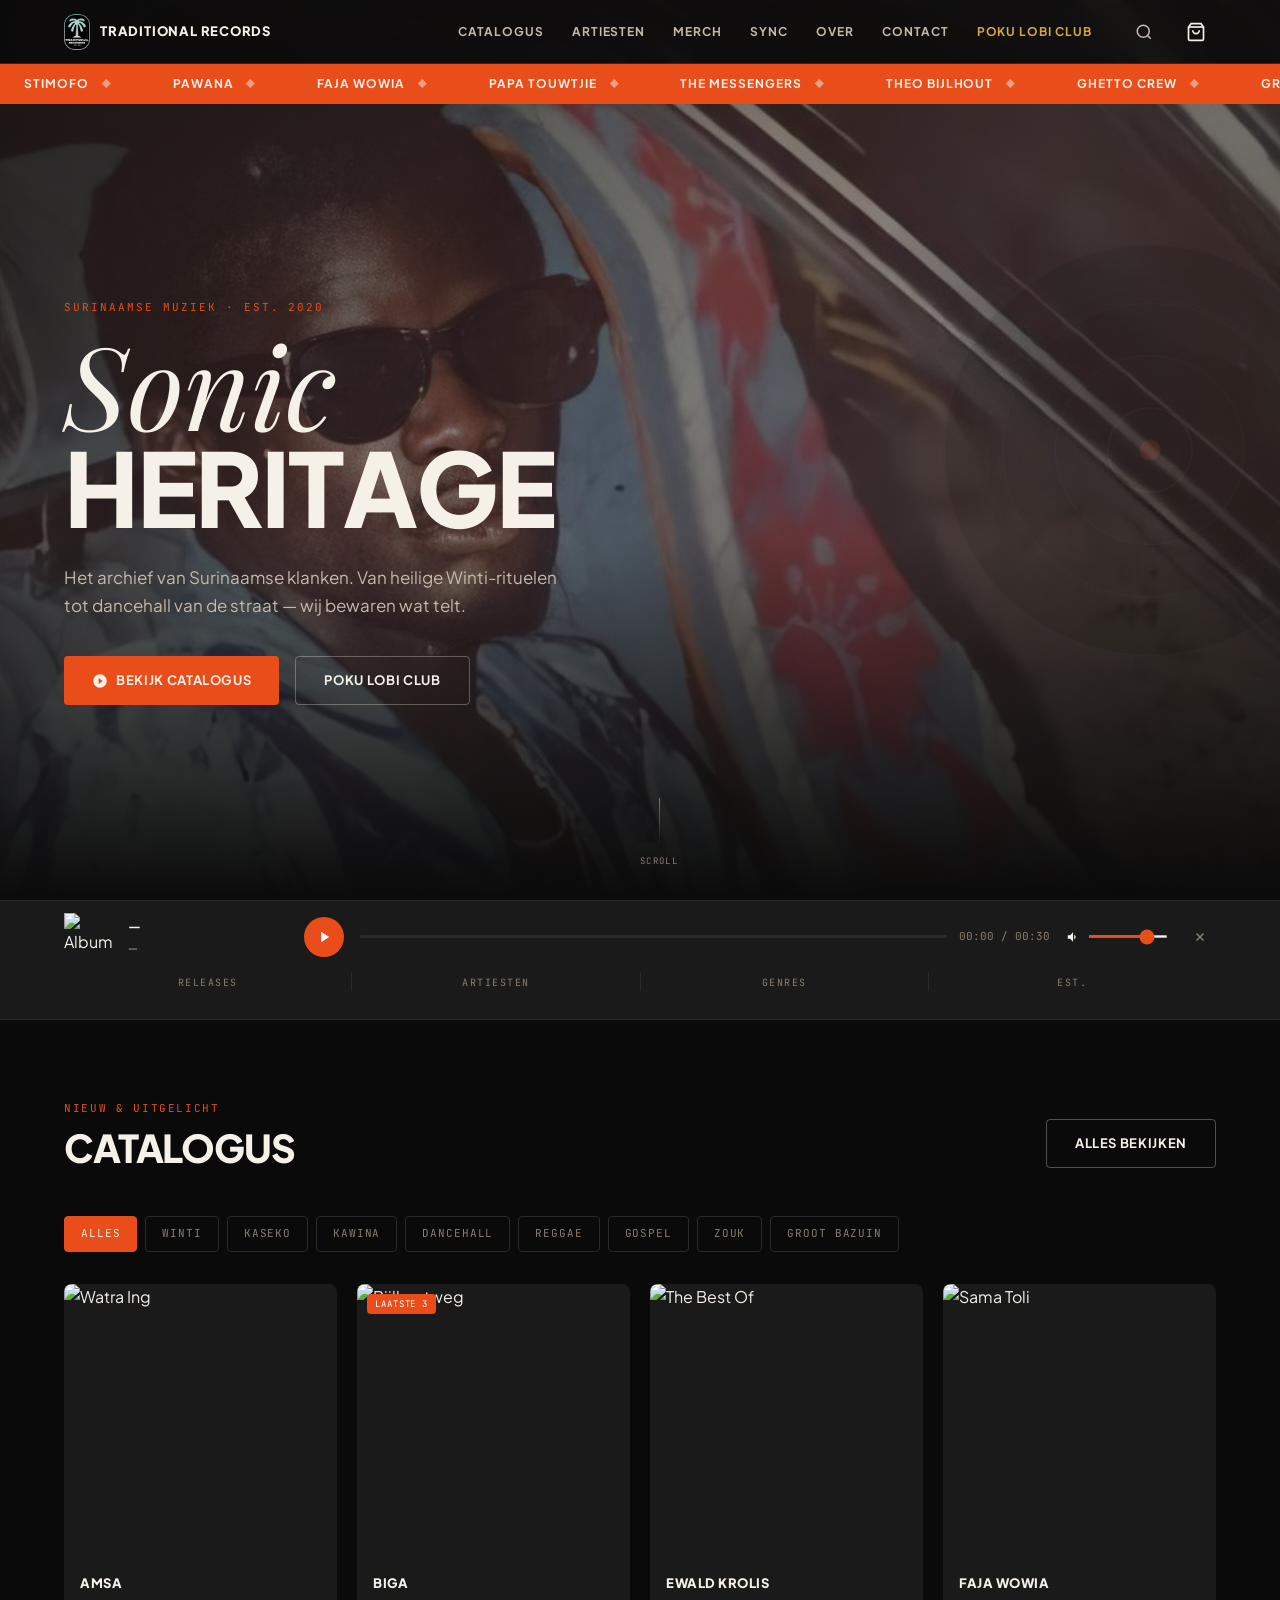
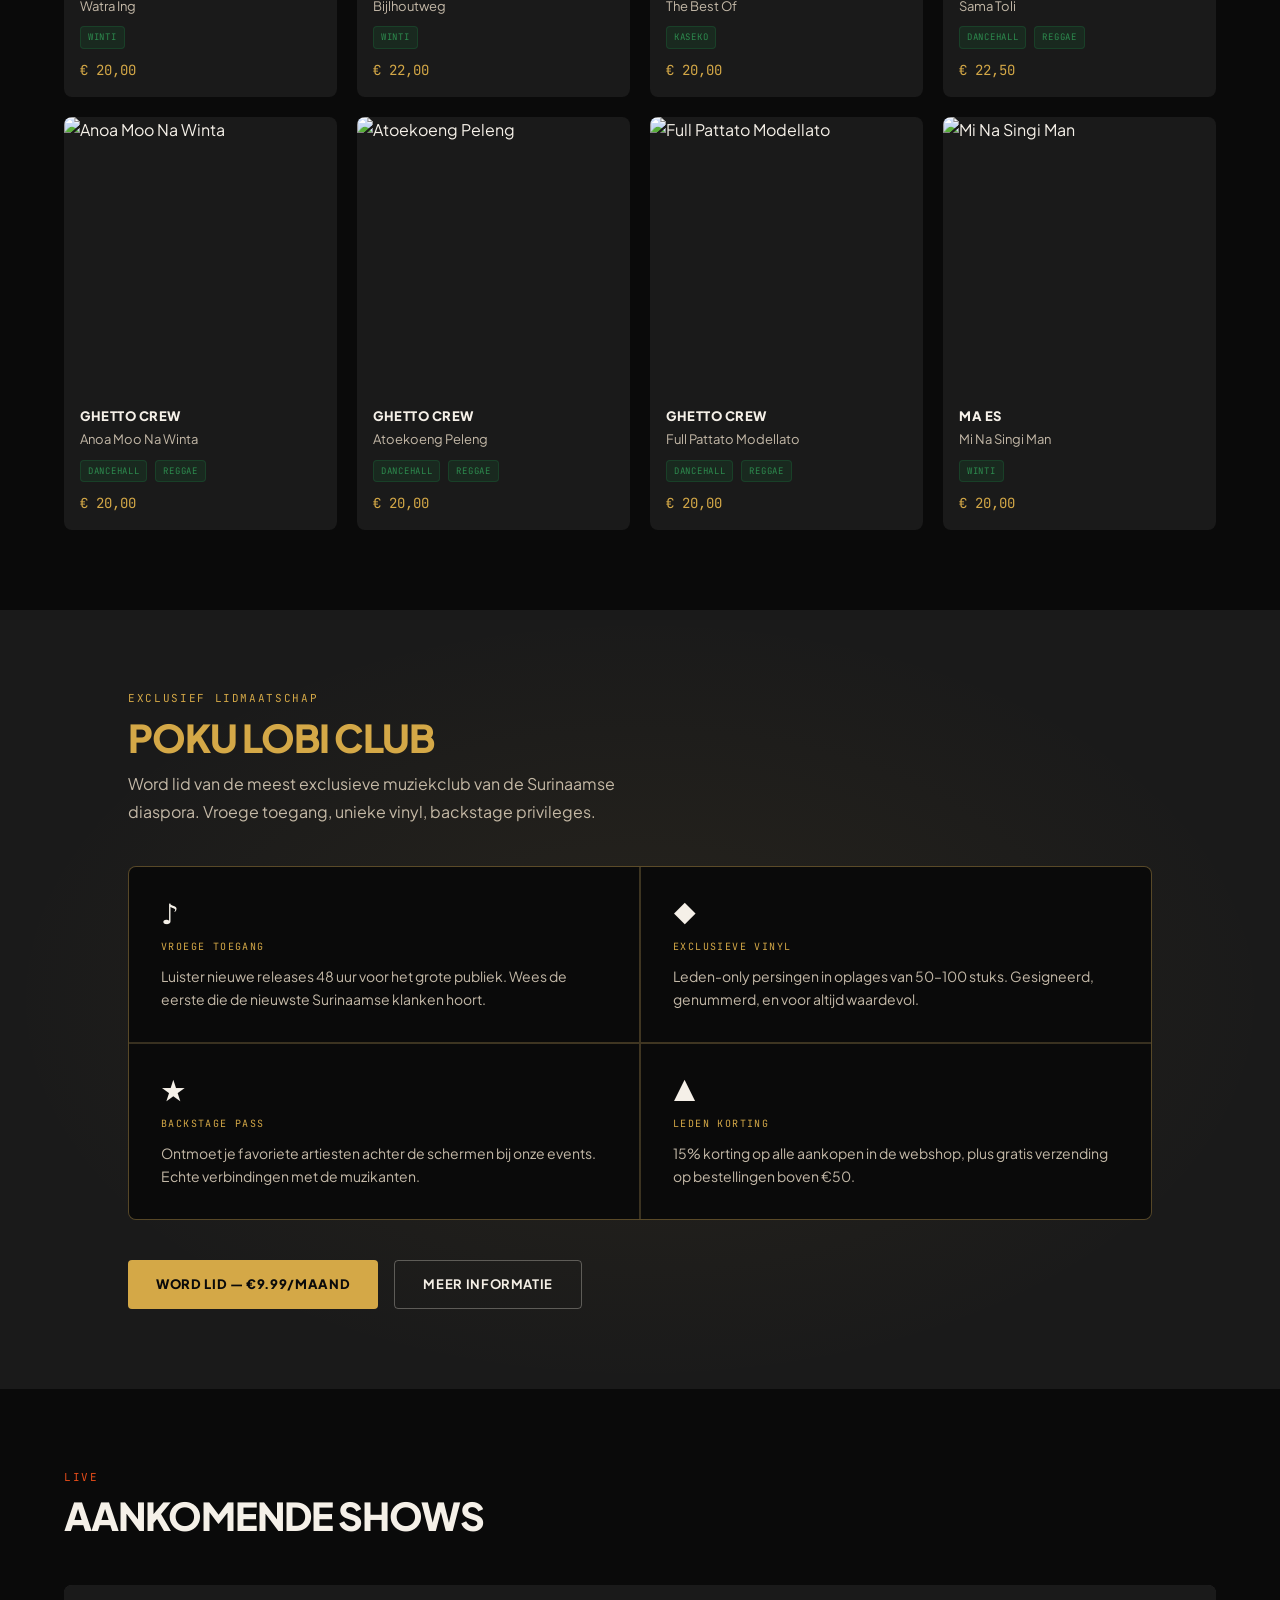
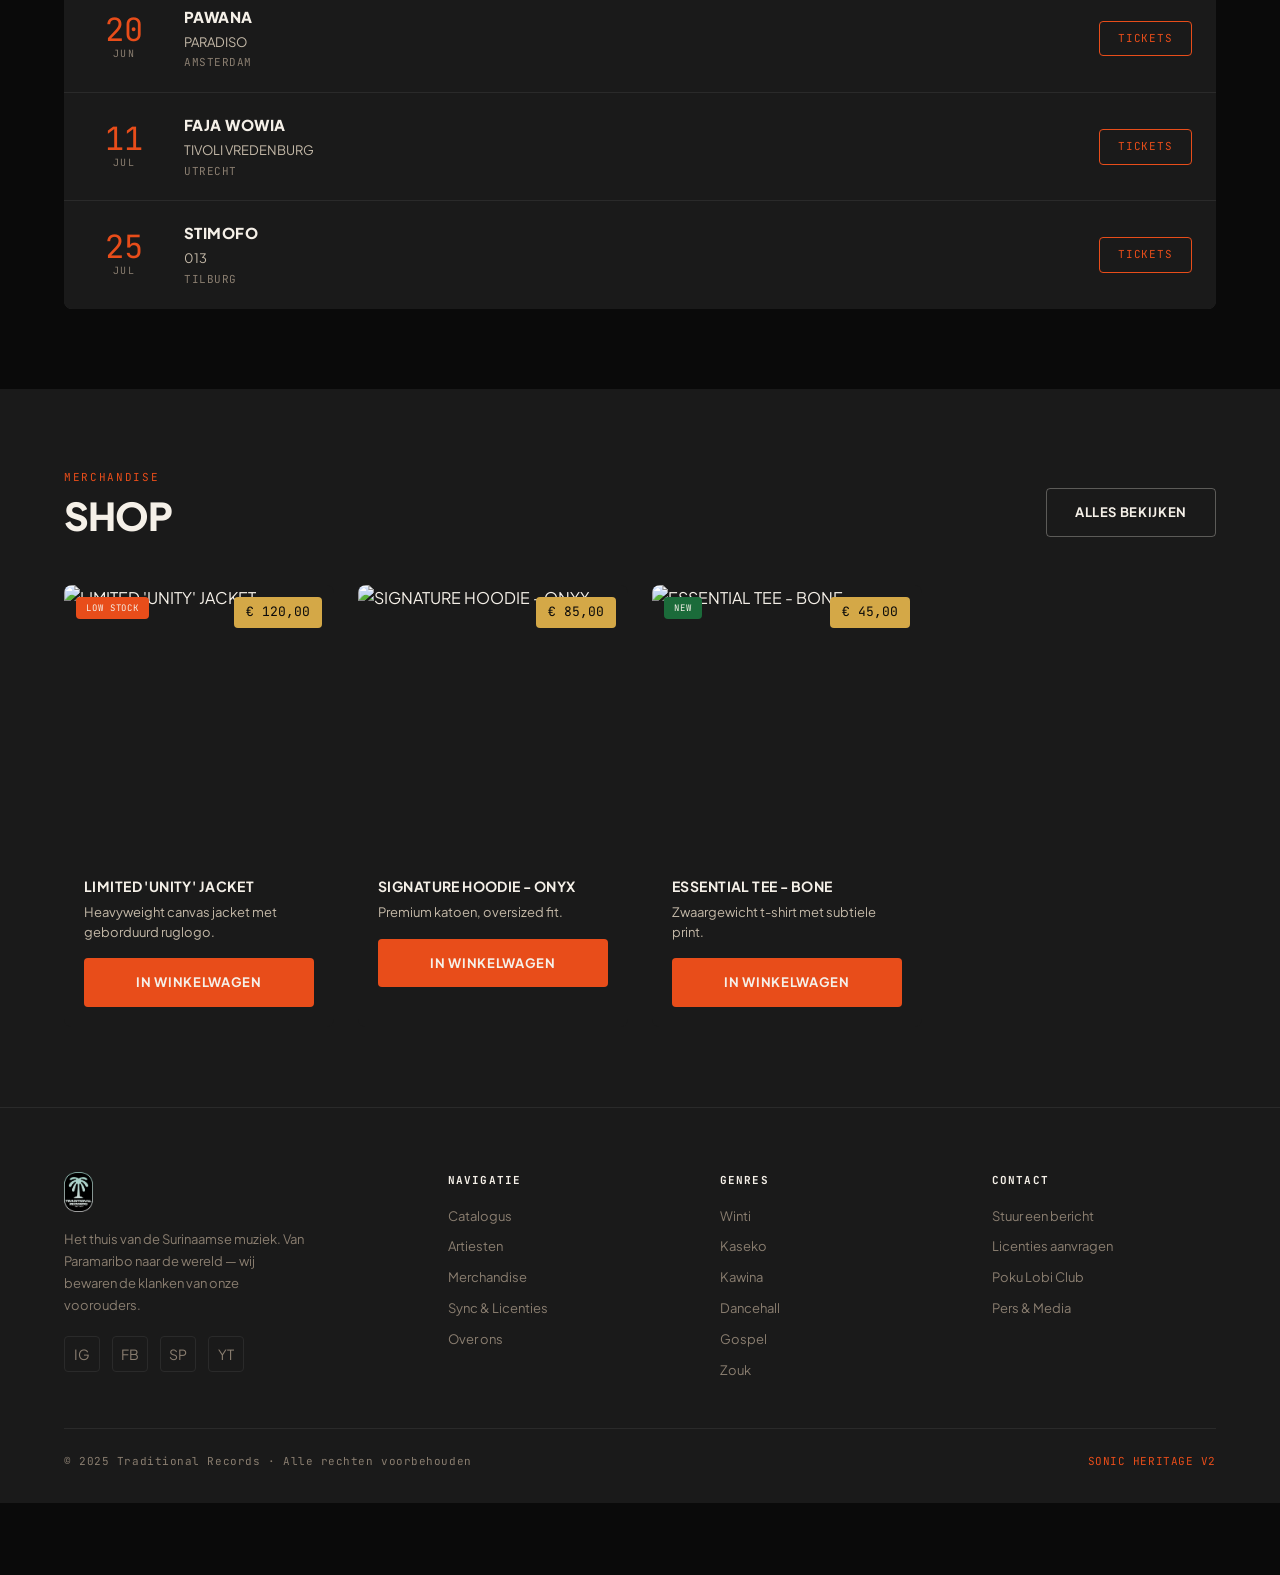
==== commit 2c002231: "fix: add local images and correct asset paths for GitHub Pages" ====
--- a/index.html
+++ b/index.html
@@ -15,7 +15,7 @@
 <!-- ═══ NAVBAR ═══ -->
 <nav class="navbar" role="navigation" aria-label="Hoofdnavigatie">
   <a href="index.html" class="nav-logo" aria-label="Traditional Records home">
-    <img src="../lols-main/lols-main/logo.png" alt="Traditional Records logo">
+    <img src="logo.png" alt="Traditional Records logo">
     <span>Traditional Records</span>
   </a>
   <div class="nav-links">
@@ -62,7 +62,7 @@
 <!-- ═══ HERO ═══ -->
 <section class="hero" aria-labelledby="heroText">
   <div class="hero-bg">
-    <img src="../lols-main/lols-main/first.jpg" alt="Traditional Records — Sonic Heritage" fetchpriority="high">
+    <img src="first.jpg" alt="Traditional Records — Sonic Heritage" fetchpriority="high">
   </div>
   <div class="hero-content">
     <div class="hero-eyebrow">Surinaamse Muziek · Est. 2020</div>
@@ -211,7 +211,7 @@
 <footer class="footer" role="contentinfo">
   <div class="footer-grid">
     <div class="footer-brand">
-      <img src="../lols-main/lols-main/logo.png" alt="Traditional Records">
+      <img src="logo.png" alt="Traditional Records">
       <p>Het thuis van de Surinaamse muziek. Van Paramaribo naar de wereld — wij bewaren de klanken van onze voorouders.</p>
       <div class="footer-social">
         <a href="#" aria-label="Instagram">IG</a>
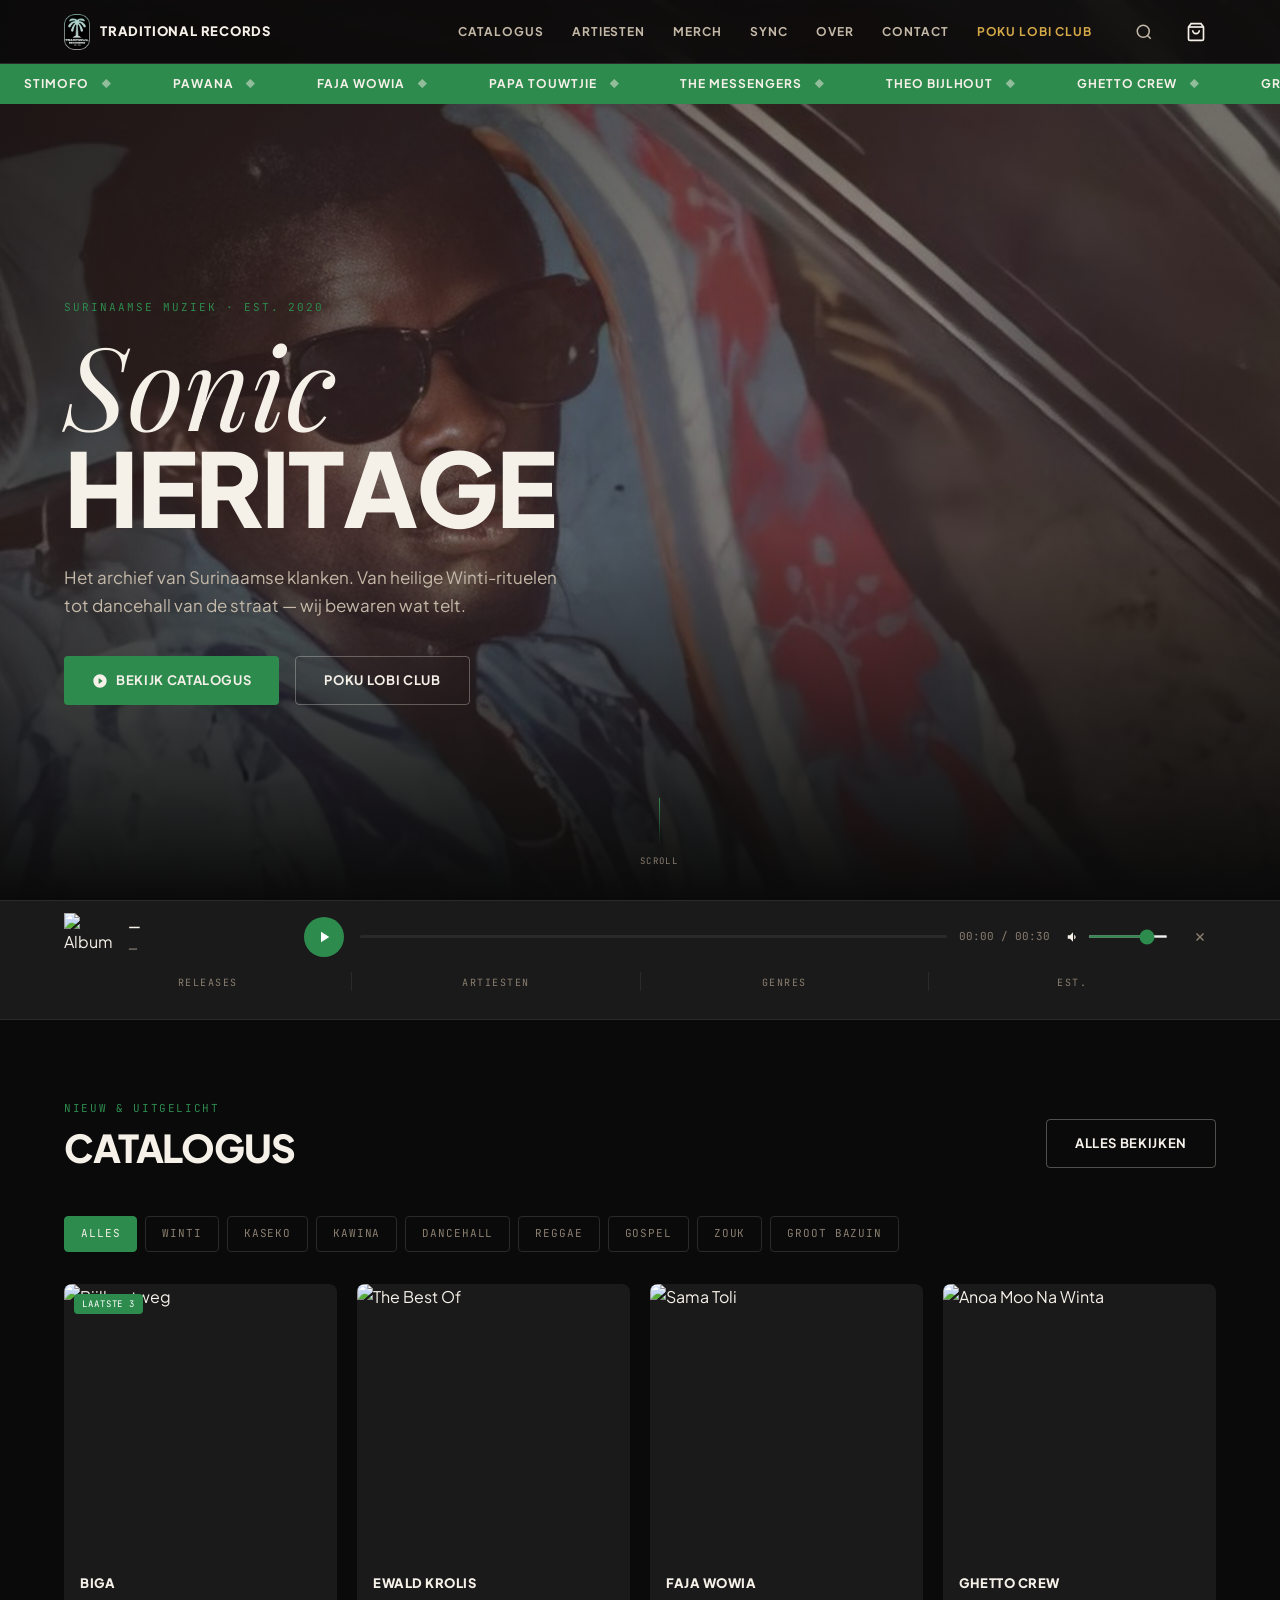
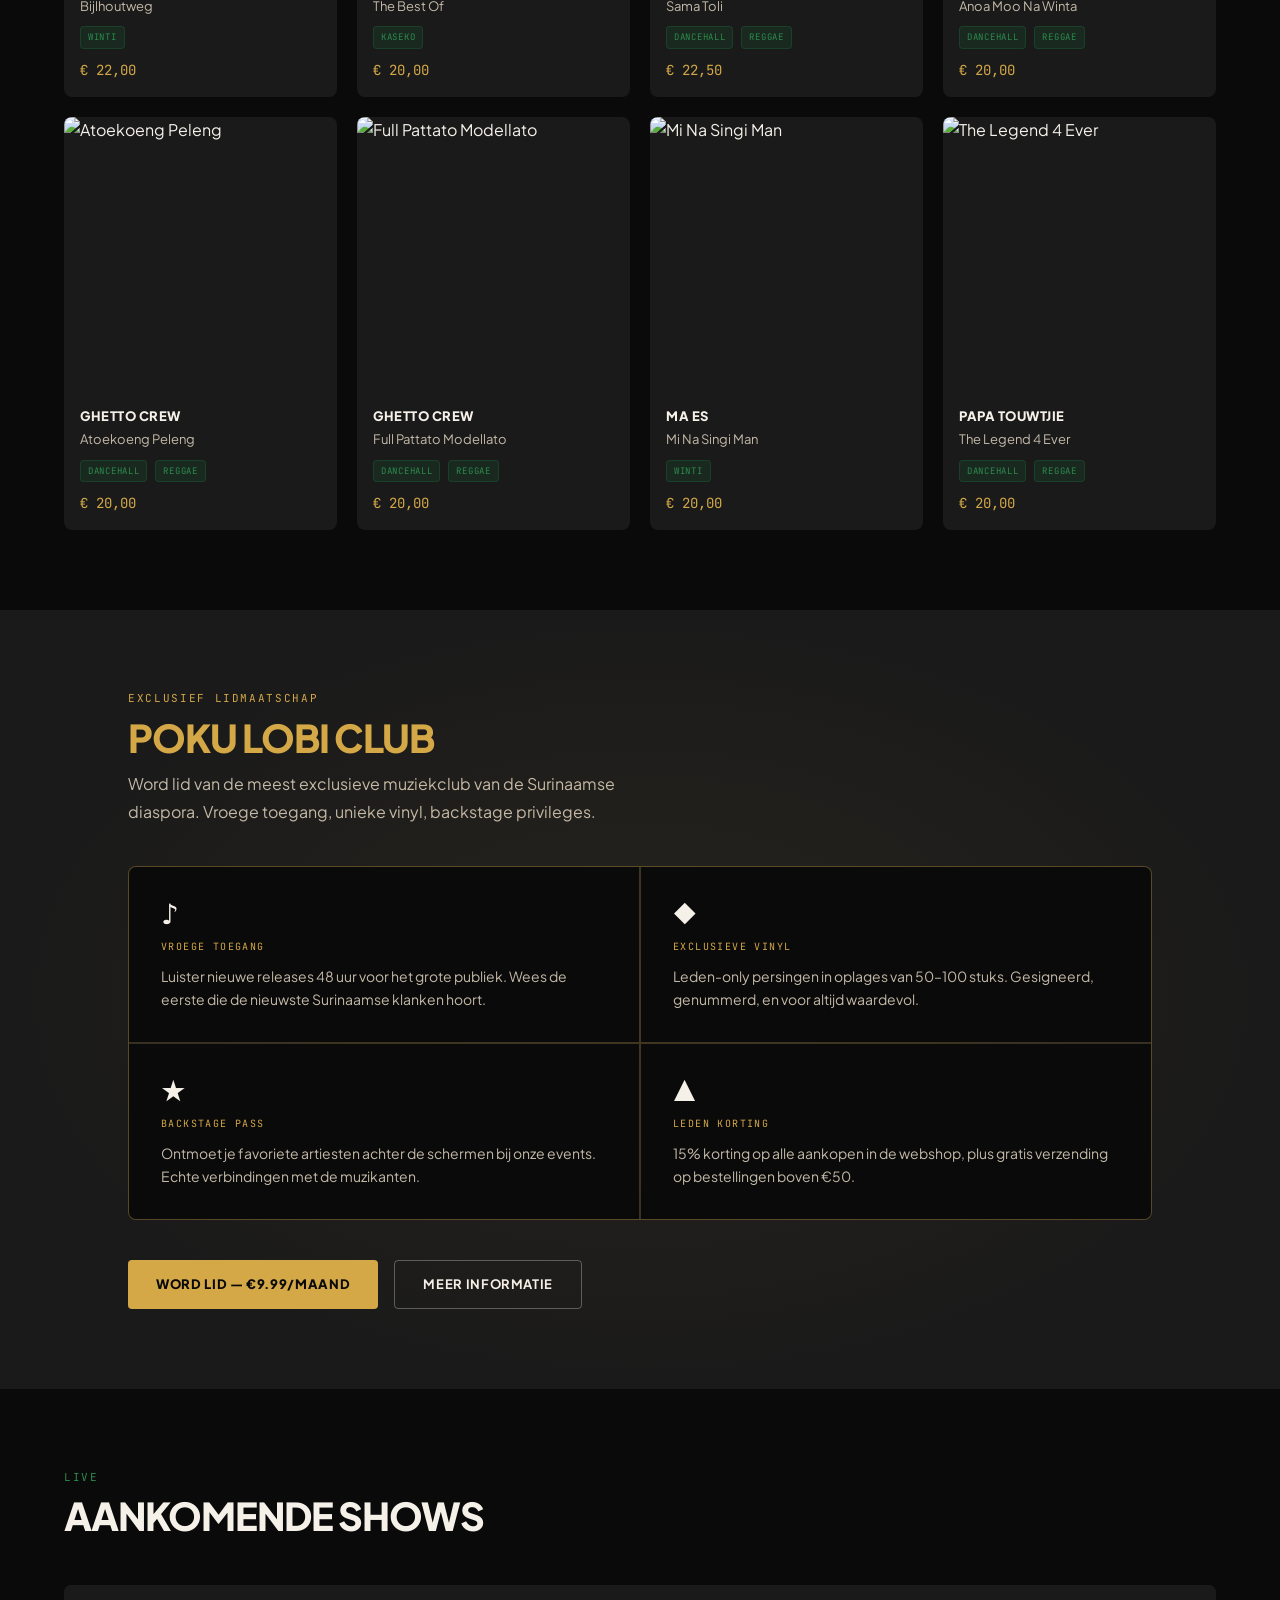
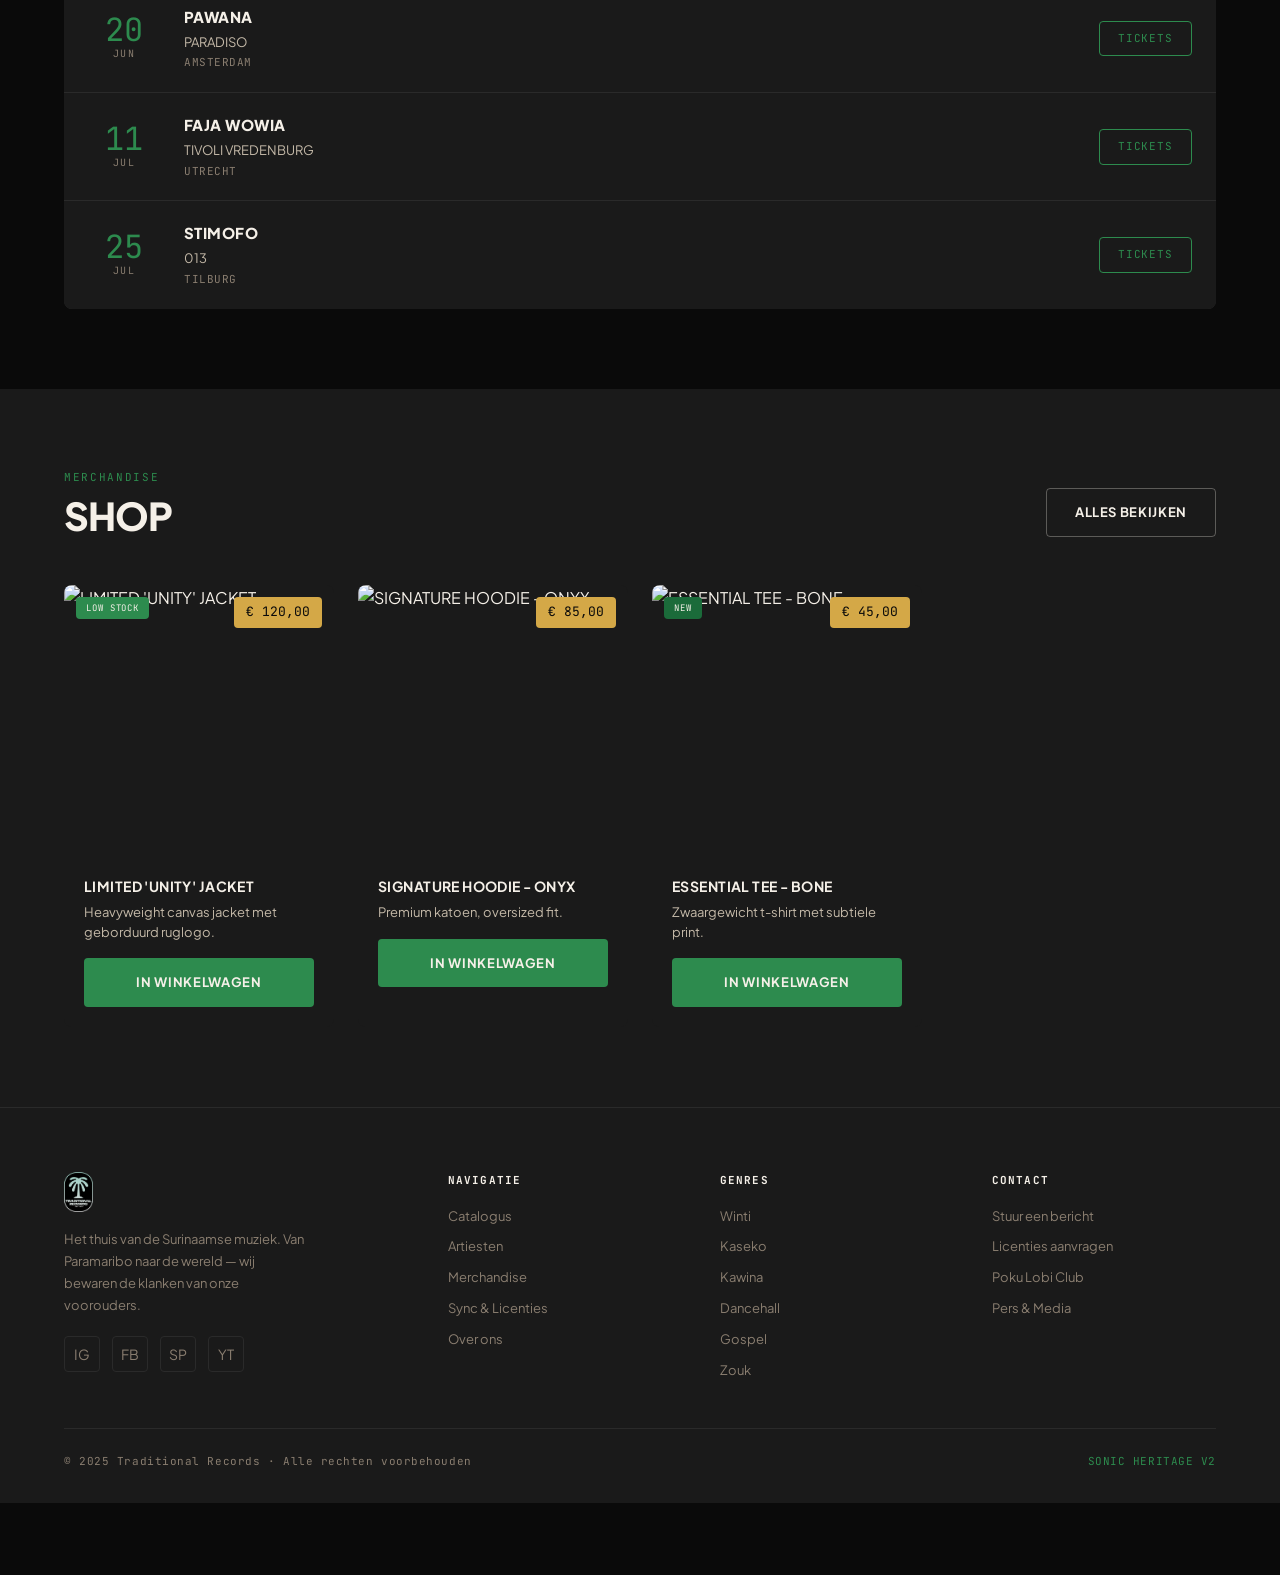
==== commit 76c59c14: "feat: expand catalog with 34 new releases + 2 new artists; remove hero vinyl - Added full Spotify ca" ====
--- a/index.html
+++ b/index.html
@@ -79,18 +79,6 @@
       <a href="poku-lobi-club.html" class="btn-secondary">Poku Lobi Club</a>
     </div>
   </div>
-  <!-- Decorative vinyl -->
-  <svg class="hero-vinyl" viewBox="0 0 200 200" aria-hidden="true">
-    <circle cx="100" cy="100" r="98" fill="#111" stroke="#333" stroke-width="1"/>
-    <circle cx="100" cy="100" r="70" fill="#0a0a0a" stroke="#222" stroke-width="1"/>
-    <circle cx="100" cy="100" r="45" fill="#111" stroke="#333" stroke-width="0.5"/>
-    <circle cx="100" cy="100" r="20" fill="#1a1a1a" stroke="#444" stroke-width="1"/>
-    <circle cx="100" cy="100" r="5" fill="#E84D1A"/>
-    <circle cx="100" cy="100" r="72" fill="none" stroke="#1a1a1a" stroke-width="1.5"/>
-    <circle cx="100" cy="100" r="78" fill="none" stroke="#1a1a1a" stroke-width="1"/>
-    <circle cx="100" cy="100" r="84" fill="none" stroke="#1a1a1a" stroke-width="0.8"/>
-    <circle cx="100" cy="100" r="90" fill="none" stroke="#1a1a1a" stroke-width="0.5"/>
-  </svg>
   <div class="hero-scroll-hint" aria-hidden="true">
     <div class="scroll-line"></div>
     <span class="scroll-label">Scroll</span>
--- a/style.css
+++ b/style.css
@@ -16,8 +16,8 @@
     --heritage-black: #0A0A0A;
     --heritage-charcoal: #1A1A1A;
     --heritage-smoke: #2A2A2A;
-    --heritage-ember: #E84D1A;
-    --heritage-flame: #FF6B35;
+    --heritage-ember: #2D8B4E;
+    --heritage-flame: #3DAA63;
     --heritage-gold: #D4A847;
     --heritage-palm: #1B6B3A;
     --heritage-leaf: #2D8B4E;
@@ -154,7 +154,7 @@
     transition: background 200ms, transform 200ms, box-shadow 200ms;
     border: none; cursor: pointer;
   }
-  .btn-primary:hover { background: var(--heritage-flame); transform: scale(1.02); box-shadow: 0 4px 24px rgba(232,77,26,0.4); }
+  .btn-primary:hover { background: var(--heritage-flame); transform: scale(1.02); box-shadow: 0 4px 24px rgba(45,139,78,0.4); }
   .btn-primary:active { transform: scale(0.98); }
   .btn-secondary {
     display: inline-flex; align-items: center; justify-content: center; gap: 8px;
@@ -415,7 +415,7 @@
   .sync-hero p { font-size: 18px; color: var(--heritage-sand); max-width: 600px; line-height: 1.75; }
   .pricing-grid { display: grid; grid-template-columns: repeat(3,1fr); gap: 24px; }
   .pricing-card { background: var(--heritage-charcoal); border: 1px solid var(--heritage-smoke); border-radius: var(--radius-md); padding: 32px; transition: border-color 300ms, transform 300ms; position: relative; }
-  .pricing-card:hover { border-color: rgba(232,77,26,0.5); transform: translateY(-4px); }
+  .pricing-card:hover { border-color: rgba(45,139,78,0.5); transform: translateY(-4px); }
   .pricing-card.featured { border-color: var(--heritage-gold); }
   .pricing-card.featured::before { content: 'MEEST POPULAIR'; position: absolute; top: -13px; left: 50%; transform: translateX(-50%); background: var(--heritage-gold); color: var(--heritage-black); font-family: var(--font-mono); font-size: 10px; letter-spacing: 0.1em; padding: 4px 14px; border-radius: var(--radius-full); font-weight: 700; white-space: nowrap; }
   .pricing-tier { font-family: var(--font-mono); font-size: 11px; letter-spacing: 0.12em; text-transform: uppercase; color: var(--heritage-ember); margin-bottom: 10px; }
@@ -642,14 +642,14 @@
   padding: 28px 24px;
   transition: border-color 300ms, transform 300ms;
 }
-.value-card:hover { border-color: rgba(232,77,26,0.45); transform: translateY(-4px); }
+.value-card:hover { border-color: rgba(45,139,78,0.45); transform: translateY(-4px); }
 .value-icon {
   width: 56px;
   height: 56px;
   display: flex;
   align-items: center;
   justify-content: center;
-  background: rgba(232,77,26,0.1);
+  background: rgba(45,139,78,0.1);
   border-radius: var(--radius-sm);
   color: var(--heritage-ember);
   margin-bottom: 20px;
@@ -682,7 +682,7 @@
   display: flex;
   align-items: center;
   justify-content: center;
-  background: rgba(232,77,26,0.12);
+  background: rgba(45,139,78,0.12);
   border-radius: var(--radius-sm);
   color: var(--heritage-ember);
 }
@@ -826,7 +826,7 @@
   transition: border-color 300ms, transform 300ms;
   position: relative;
 }
-.pricing-card:hover { border-color: rgba(232,77,26,0.4); transform: translateY(-4px); }
+.pricing-card:hover { border-color: rgba(45,139,78,0.4); transform: translateY(-4px); }
 .pricing-featured { border-color: var(--heritage-gold); }
 .pricing-featured:hover { border-color: var(--heritage-gold); filter: brightness(1.05); }
 .pricing-badge {
